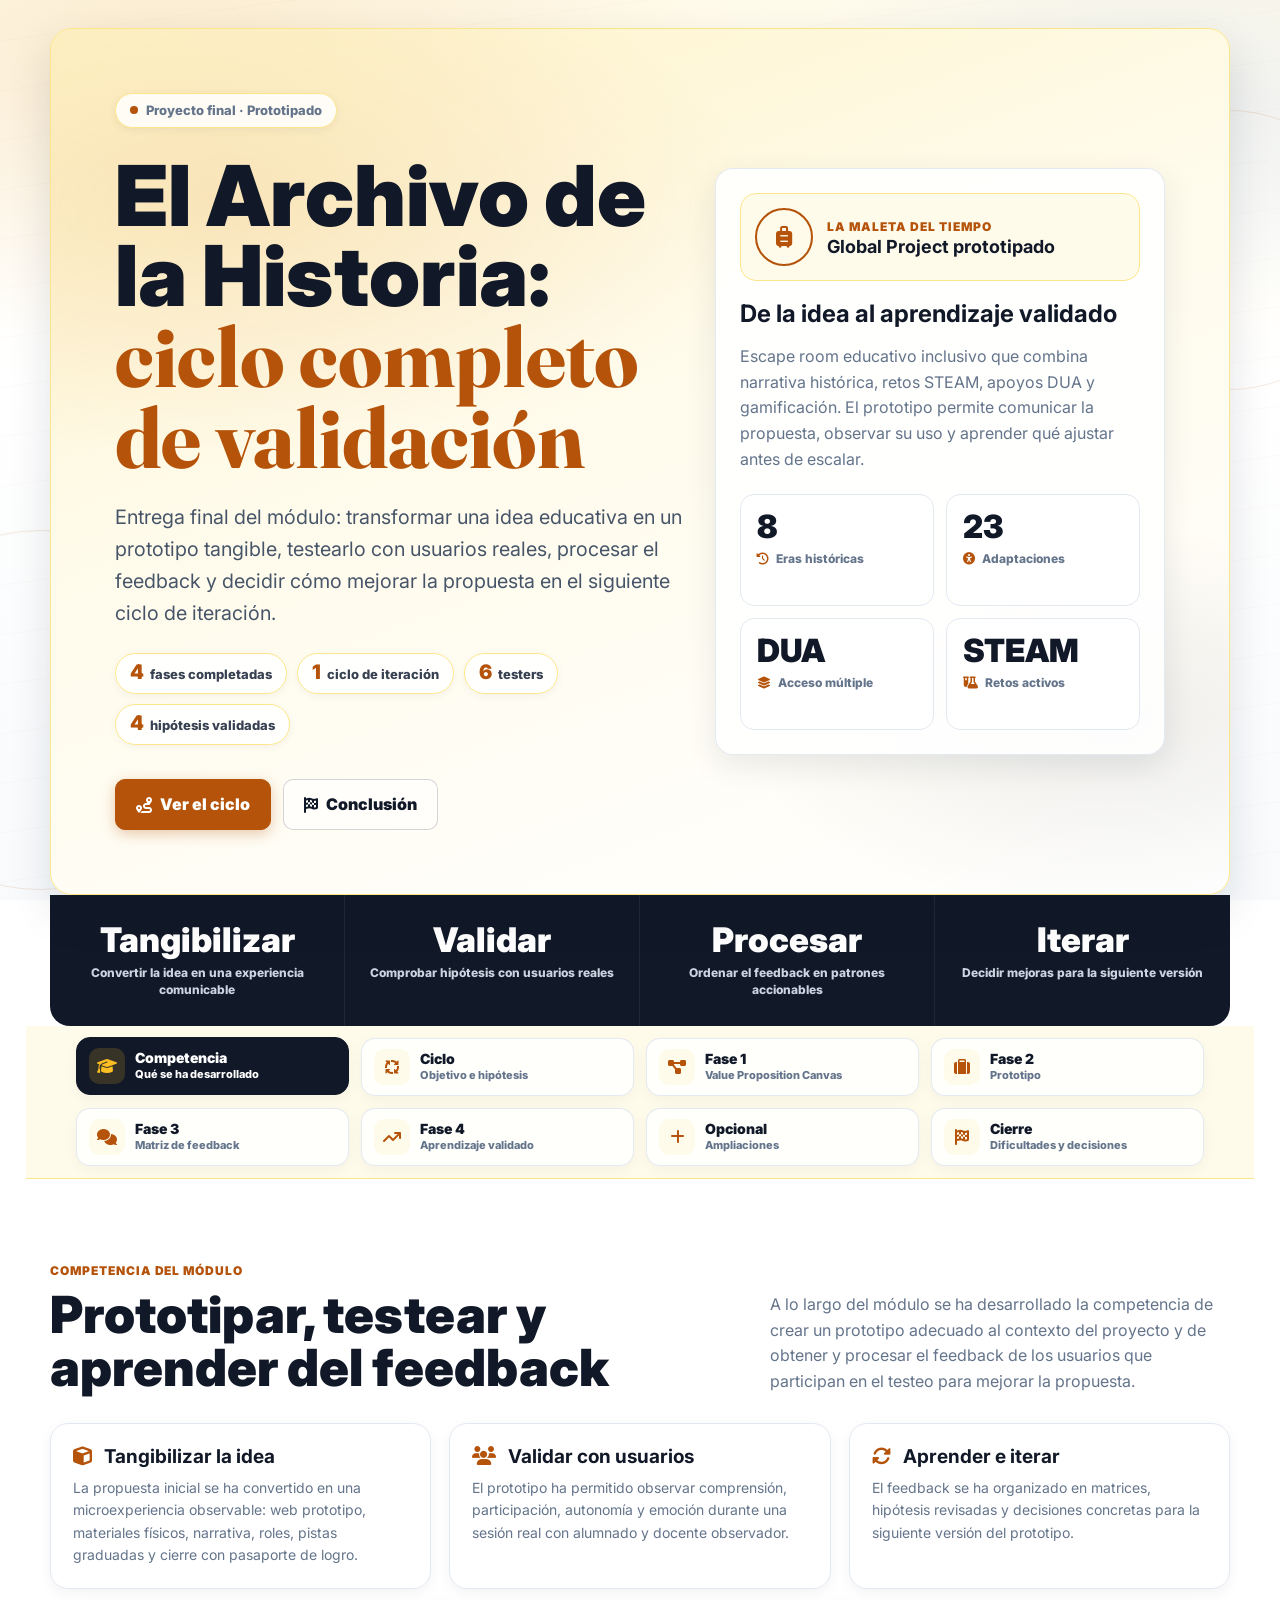
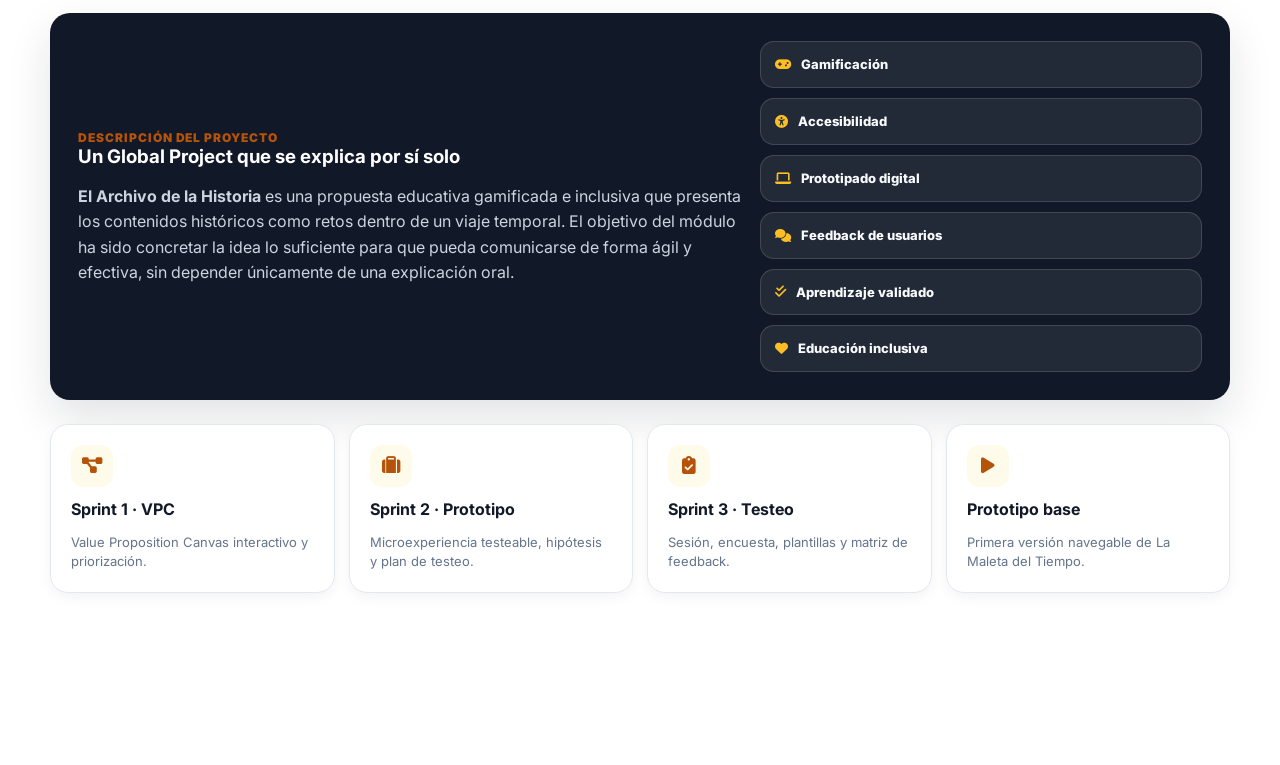
==== final.html @ 4708ae93 "final v00" ====
<!doctype html>
<html lang="es">
<head>
  <meta charset="utf-8">
  <meta name="viewport" content="width=device-width, initial-scale=1">
  <title>Proyecto Final · El Archivo de la Historia</title>
  <meta name="description" content="Proyecto final del módulo de prototipado: ciclo completo de Value Proposition Canvas, prototipo, matriz de feedback y aprendizaje validado de El Archivo de la Historia.">
  <link rel="preconnect" href="https://fonts.googleapis.com">
  <link rel="preconnect" href="https://fonts.gstatic.com" crossorigin>
  <link href="https://fonts.googleapis.com/css2?family=Fraunces:opsz,wght@9..144,600;9..144,750&family=Inter:wght@400;500;600;700;800;900&display=swap" rel="stylesheet">
  <link rel="stylesheet" href="https://cdnjs.cloudflare.com/ajax/libs/font-awesome/6.5.1/css/all.min.css">
  <link rel="stylesheet" href="styles.css?v=8">
  <link rel="stylesheet" href="sprint3.css?v=4">
  <link rel="stylesheet" href="final.css?v=1">
</head>
<body>
  <div class="time-orbit" aria-hidden="true"><span></span><span></span><span></span></div>

  <div class="page-shell">
    <header class="hero" id="inicio">
      <div class="hero__content">
        <p class="kicker"><span></span> Proyecto final · Prototipado</p>
        <h1>El Archivo de la Historia: <em>ciclo completo de validación</em></h1>
        <p class="hero__lead">
          Entrega final del módulo: transformar una idea educativa en un prototipo tangible, testearlo con usuarios reales,
          procesar el feedback y decidir cómo mejorar la propuesta en el siguiente ciclo de iteración.
        </p>
        <div class="hero-kpis" aria-label="Datos clave del proyecto final">
          <span><strong>4</strong> fases completadas</span>
          <span><strong>1</strong> ciclo de iteración</span>
          <span><strong>6</strong> testers</span>
          <span><strong>4</strong> hipótesis validadas</span>
        </div>
        <div class="hero__actions">
          <a class="btn btn--primary" href="#ciclo" data-go="ciclo"><i class="fa-solid fa-route"></i> Ver el ciclo</a>
          <a class="btn btn--ghost" href="#conclusion" data-go="conclusion"><i class="fa-solid fa-flag-checkered"></i> Conclusión</a>
        </div>
      </div>

      <aside class="summary-panel" aria-label="Resumen del proyecto final">
        <div class="time-card">
          <div class="time-card__ring"><i class="fa-solid fa-suitcase-rolling"></i></div>
          <div><span>La Maleta del Tiempo</span><strong>Global Project prototipado</strong></div>
        </div>
        <h2>De la idea al aprendizaje validado</h2>
        <p>
          Escape room educativo inclusivo que combina narrativa histórica, retos STEAM, apoyos DUA y gamificación.
          El prototipo permite comunicar la propuesta, observar su uso y aprender qué ajustar antes de escalar.
        </p>
        <div class="metric-grid">
          <div class="metric"><strong>8</strong><span><i class="fa-solid fa-clock-rotate-left"></i> Eras históricas</span></div>
          <div class="metric"><strong>23</strong><span><i class="fa-solid fa-universal-access"></i> Adaptaciones</span></div>
          <div class="metric"><strong>DUA</strong><span><i class="fa-solid fa-layer-group"></i> Acceso múltiple</span></div>
          <div class="metric"><strong>STEAM</strong><span><i class="fa-solid fa-flask-vial"></i> Retos activos</span></div>
        </div>
      </aside>
    </header>

    <section class="stats-bar" aria-label="Resumen ejecutivo">
      <div class="stat"><strong>Tangibilizar</strong><span>Convertir la idea en una experiencia comunicable</span></div>
      <div class="stat"><strong>Validar</strong><span>Comprobar hipótesis con usuarios reales</span></div>
      <div class="stat"><strong>Procesar</strong><span>Ordenar el feedback en patrones accionables</span></div>
      <div class="stat"><strong>Iterar</strong><span>Decidir mejoras para la siguiente versión</span></div>
    </section>

    <nav class="nav final-nav" aria-label="Navegación del proyecto final">
      <button class="active" type="button" data-section="competencia"><i class="fa-solid fa-graduation-cap"></i><span><strong>Competencia</strong><small>Qué se ha desarrollado</small></span></button>
      <button type="button" data-section="ciclo"><i class="fa-solid fa-arrows-spin"></i><span><strong>Ciclo</strong><small>Objetivo e hipótesis</small></span></button>
      <button type="button" data-section="fase1"><i class="fa-solid fa-diagram-project"></i><span><strong>Fase 1</strong><small>Value Proposition Canvas</small></span></button>
      <button type="button" data-section="fase2"><i class="fa-solid fa-suitcase"></i><span><strong>Fase 2</strong><small>Prototipo</small></span></button>
      <button type="button" data-section="fase3"><i class="fa-solid fa-comments"></i><span><strong>Fase 3</strong><small>Matriz de feedback</small></span></button>
      <button type="button" data-section="fase4"><i class="fa-solid fa-arrow-trend-up"></i><span><strong>Fase 4</strong><small>Aprendizaje validado</small></span></button>
      <button type="button" data-section="opcional"><i class="fa-solid fa-plus"></i><span><strong>Opcional</strong><small>Ampliaciones</small></span></button>
      <button type="button" data-section="conclusion"><i class="fa-solid fa-flag-checkered"></i><span><strong>Cierre</strong><small>Dificultades y decisiones</small></span></button>
    </nav>

    <main>
      <section id="competencia" class="section active" aria-labelledby="competencia-title">
        <div class="section-heading">
          <div><span class="section-label">Competencia del módulo</span><h2 id="competencia-title">Prototipar, testear y aprender del feedback</h2></div>
          <p>
            A lo largo del módulo se ha desarrollado la competencia de crear un prototipo adecuado al contexto del proyecto
            y de obtener y procesar el feedback de los usuarios que participan en el testeo para mejorar la propuesta.
          </p>
        </div>

        <div class="final-competence-grid">
          <article>
            <h3><i class="fa-solid fa-cube" style="color:var(--amber);margin-right:8px;"></i> Tangibilizar la idea</h3>
            <p>
              La propuesta inicial se ha convertido en una microexperiencia observable: web prototipo, materiales físicos,
              narrativa, roles, pistas graduadas y cierre con pasaporte de logro.
            </p>
          </article>
          <article>
            <h3><i class="fa-solid fa-users" style="color:var(--amber);margin-right:8px;"></i> Validar con usuarios</h3>
            <p>
              El prototipo ha permitido observar comprensión, participación, autonomía y emoción durante una sesión real
              con alumnado y docente observador.
            </p>
          </article>
          <article>
            <h3><i class="fa-solid fa-rotate" style="color:var(--amber);margin-right:8px;"></i> Aprender e iterar</h3>
            <p>
              El feedback se ha organizado en matrices, hipótesis revisadas y decisiones concretas para la siguiente
              versión del prototipo.
            </p>
          </article>
        </div>

        <div class="method-band" style="margin-top:24px;">
          <div>
            <span class="section-label">Descripción del proyecto</span>
            <h3>Un Global Project que se explica por sí solo</h3>
            <p>
              <strong>El Archivo de la Historia</strong> es una propuesta educativa gamificada e inclusiva que presenta
              los contenidos históricos como retos dentro de un viaje temporal. El objetivo del módulo ha sido concretar
              la idea lo suficiente para que pueda comunicarse de forma ágil y efectiva, sin depender únicamente de una
              explicación oral.
            </p>
          </div>
          <div class="method-list">
            <span><i class="fa-solid fa-gamepad"></i> Gamificación</span>
            <span><i class="fa-solid fa-universal-access"></i> Accesibilidad</span>
            <span><i class="fa-solid fa-laptop"></i> Prototipado digital</span>
            <span><i class="fa-solid fa-comments"></i> Feedback de usuarios</span>
            <span><i class="fa-solid fa-check-double"></i> Aprendizaje validado</span>
            <span><i class="fa-solid fa-heart"></i> Educación inclusiva</span>
          </div>
        </div>

        <div class="final-links" style="margin-top:24px;">
          <a class="final-link-card" href="sprint1.html" target="_blank" rel="noopener">
            <i class="fa-solid fa-diagram-project"></i>
            <strong>Sprint 1 · VPC</strong>
            <small>Value Proposition Canvas interactivo y priorización.</small>
          </a>
          <a class="final-link-card" href="sprint2.html" target="_blank" rel="noopener">
            <i class="fa-solid fa-suitcase"></i>
            <strong>Sprint 2 · Prototipo</strong>
            <small>Microexperiencia testeable, hipótesis y plan de testeo.</small>
          </a>
          <a class="final-link-card" href="sprint3.html" target="_blank" rel="noopener">
            <i class="fa-solid fa-clipboard-check"></i>
            <strong>Sprint 3 · Testeo</strong>
            <small>Sesión, encuesta, plantillas y matriz de feedback.</small>
          </a>
          <a class="final-link-card" href="index.html" target="_blank" rel="noopener">
            <i class="fa-solid fa-play"></i>
            <strong>Prototipo base</strong>
            <small>Primera versión navegable de La Maleta del Tiempo.</small>
          </a>
        </div>
      </section>

      <section id="ciclo" class="section" aria-labelledby="ciclo-title">
        <div class="section-heading">
          <div><span class="section-label">Ciclo de iteración</span><h2 id="ciclo-title">Objetivo, hipótesis y recorrido completo</h2></div>
          <p>
            El prototipado se ha entendido como un proceso iterativo de mejora continua. Este proyecto incluye un ciclo
            completo: definir qué validar, construir una versión mínima, testear con usuarios y decidir ajustes.
          </p>
        </div>

        <div class="s3-question-band">
          <i class="fa-solid fa-bullseye"></i>
          <div>
            <span>Objetivo del ciclo</span>
            <strong>Comprobar si una microexperiencia de La Maleta del Tiempo se entiende, invita a participar y genera valor educativo sin perder el reto.</strong>
          </div>
        </div>

        <div class="final-cycle-band">
          <article>
            <span>Hipótesis central</span>
            <h3>Reto accesible e inclusivo</h3>
            <p>
              Si la misión combina lenguaje claro, material manipulativo, roles visibles y pistas progresivas,
              el alumnado participará con autonomía, colaboración y sensación de logro.
            </p>
          </article>
          <article>
            <span>Criterio de éxito</span>
            <h3>Participación real</h3>
            <p>
              Al menos 5 de 6 personas entienden la misión con un máximo de una aclaración y cada participante
              realiza una acción significativa durante el playtest.
            </p>
          </article>
          <article>
            <span>Decisión del ciclo</span>
            <h3>Iterar con precisión</h3>
            <p>
              Conservar el núcleo narrativo y manipulativo, pero rediseñar la entrada, los roles, el sistema de pistas
              y el cierre reflexivo antes de escalar a más eras.
            </p>
          </article>
        </div>

        <h3 class="s3-session-structure-title">Las cuatro fases del proyecto</h3>

        <div class="final-phase-strip">
          <article>
            <span>1</span>
            <h3>Value Proposition Canvas</h3>
            <p>Definir el encaje entre necesidades del alumnado y la propuesta de valor del escape room inclusivo.</p>
          </article>
          <article>
            <span>2</span>
            <h3>Creación del prototipo</h3>
            <p>Materializar una misión mínima comunicable y observable con materiales físicos y soporte digital.</p>
          </article>
          <article>
            <span>3</span>
            <h3>Matriz de feedback</h3>
            <p>Recoger, ordenar y procesar impresiones de usuarios reales mediante distintas técnicas de testeo.</p>
          </article>
          <article>
            <span>4</span>
            <h3>Aprendizaje validado</h3>
            <p>Reflexionar sobre lo aprendido y decidir qué ajustes incorporar en la siguiente iteración.</p>
          </article>
        </div>

        <div class="prototype-flow">
          <article class="flow-step"><span>1</span><h3>Definir</h3><p>Identificar qué puntos clave validar: comprensión, participación, accesibilidad y utilidad educativa.</p></article>
          <article class="flow-step"><span>2</span><h3>Construir</h3><p>Crear una versión mínima del producto que pueda explicarse por sí sola a través del prototipo.</p></article>
          <article class="flow-step"><span>3</span><h3>Testear</h3><p>Observar interacción real, registrar evidencias y contrastar hipótesis con datos cualitativos.</p></article>
          <article class="flow-step"><span>4</span><h3>Aprender</h3><p>Transformar el feedback en decisiones de mejora para el siguiente ciclo de prototipado.</p></article>
        </div>
      </section>

      <section id="fase1" class="section" aria-labelledby="fase1-title">
        <div class="section-heading">
          <div><span class="section-label">Fase 1</span><h2 id="fase1-title">Value Proposition Canvas</h2></div>
          <p>
            En el Sprint 1 se elaboró el canvas completo para conectar las necesidades del alumnado con la propuesta
            de <strong>El Archivo de la Historia</strong>: trabajos, frustraciones, alegrías, productos, aliviadores y creadores de valor.
          </p>
        </div>

        <div class="s3-protocol-grid">
          <article>
            <span class="s3-step">01</span>
            <i class="fa-solid fa-user"></i>
            <h3>Perfil del usuario</h3>
            <p>Alumnado con diversidad de ritmos, capacidades y necesidades de apoyo que necesita comprender, actuar y colaborar.</p>
          </article>
          <article>
            <span class="s3-step">02</span>
            <i class="fa-solid fa-gift"></i>
            <h3>Mapa de valor</h3>
            <p>Escape room híbrido, retos STEAM multinivel, pistas progresivas, roles dignificantes y progreso visible.</p>
          </article>
          <article>
            <span class="s3-step">03</span>
            <i class="fa-solid fa-link"></i>
            <h3>Encaje</h3>
            <p>Pain clave: quedar fuera del grupo. Gain clave: participación real, digna y protagonista.</p>
          </article>
          <article>
            <span class="s3-step">04</span>
            <i class="fa-solid fa-arrow-up-wide-short"></i>
            <h3>Priorización</h3>
            <p>Se priorizaron comprensión, participación, autonomía guiada y reducción de barreras para el primer prototipo.</p>
          </article>
        </div>

        <div class="fit-strip" style="margin-top:24px;">
          <div>
            <h3>Pain clave</h3>
            <p>El alumnado puede quedar fuera de una experiencia motivadora si no está diseñada para su forma de comprender, comunicarse o participar.</p>
          </div>
          <div class="fit-strip__bridge" aria-hidden="true">Encaje</div>
          <div>
            <h3>Gain clave</h3>
            <p>Participación real y protagonista: no solo estar presente, sino aportar, decidir, avanzar y sentirse capaz.</p>
          </div>
        </div>

        <div class="result-bars-wrap" style="margin-top:24px;">
          <h3>Elementos priorizados para el primer prototipo</h3>
          <div class="result-bar-row"><span>Comprensión de la misión</span><div><b style="width:88%"></b></div><strong>88%</strong></div>
          <div class="result-bar-row"><span>Participación inclusiva</span><div><b style="width:92%"></b></div><strong>92%</strong></div>
          <div class="result-bar-row"><span>Autonomía guiada</span><div><b style="width:78%"></b></div><strong>78%</strong></div>
          <div class="result-bar-row"><span>Reducción de barreras</span><div><b style="width:84%"></b></div><strong>84%</strong></div>
        </div>

        <div class="executive" style="margin-top:24px;">
          <h2>Evidencia · Sprint 1</h2>
          <p>
            El canvas interactivo incluye 20 elementos de valor priorizados, 6 bloques del VPC y una recomendación de
            microexperiencia inicial de 15-20 minutos. La decisión estratégica fue no prototipar todo el escape room,
            sino validar primero el encaje problema-solución con una sola era histórica.
          </p>
          <a class="btn btn--primary" href="sprint1.html" target="_blank" rel="noopener" style="margin-top:16px;display:inline-flex;">
            <i class="fa-solid fa-arrow-up-right-from-square"></i> Abrir Sprint 1 completo
          </a>
        </div>
      </section>

      <section id="fase2" class="section" aria-labelledby="fase2-title">
        <div class="section-heading">
          <div><span class="section-label">Fase 2</span><h2 id="fase2-title">Creación del prototipo</h2></div>
          <p>
            En el Sprint 2 se materializó la idea en una versión mínima del producto: una microexperiencia de
            <strong>La Maleta del Tiempo</strong> con narrativa, materiales manipulativos, roles, pistas y cierre visible.
          </p>
        </div>

        <div class="objective-grid">
          <article class="objective-card">
            <span class="card-icon"><i class="fa-solid fa-eye"></i></span>
            <h3>Mostrar la experiencia</h3>
            <p>Presentar una misión completa para que docentes y usuarios puedan imaginar el proyecto sin explicación extensa.</p>
          </article>
          <article class="objective-card">
            <span class="card-icon"><i class="fa-solid fa-laptop"></i></span>
            <h3>Prototipo digital navegable</h3>
            <p>Web prototipo con flujo de usuario, mapa de eras, retos adaptados y sistema visual coherente.</p>
          </article>
          <article class="objective-card">
            <span class="card-icon"><i class="fa-solid fa-puzzle-piece"></i></span>
            <h3>Prototipo experiencial</h3>
            <p>Carta de misión, piezas manipulativas, candado simbólico y pasaporte de logro para testeo en aula.</p>
          </article>
        </div>

        <div class="method-band" style="margin-top:24px;">
          <div>
            <span class="section-label">Técnica de prototipado</span>
            <h3>Baja-media fidelidad, alta capacidad de aprendizaje</h3>
            <p>
              Se eligió un prototipo híbrido (digital + experiencial) porque permite comunicar la propuesta a distancia
              y, al mismo tiempo, observar interacción real con alumnado en contexto educativo.
            </p>
          </div>
          <div class="method-list">
            <span><i class="fa-solid fa-file-lines"></i> Carta en lectura fácil</span>
            <span><i class="fa-solid fa-puzzle-piece"></i> Piezas manipulativas</span>
            <span><i class="fa-solid fa-unlock-keyhole"></i> Validación simbólica</span>
            <span><i class="fa-solid fa-passport"></i> Pasaporte de progreso</span>
          </div>
        </div>

        <div class="hypothesis-grid" style="margin-top:24px;">
          <article class="hypothesis-card">
            <span>H1</span>
            <h3>Comprensión</h3>
            <p><strong>Si</strong> la misión usa instrucciones visuales y pasos cortos, <strong>entonces</strong> el alumnado comprenderá qué hacer sin depender constantemente del adulto.</p>
          </article>
          <article class="hypothesis-card">
            <span>H2</span>
            <h3>Participación</h3>
            <p><strong>Si</strong> cada participante tiene un rol útil, <strong>entonces</strong> aumentará la participación real y se reducirán observadores pasivos.</p>
          </article>
          <article class="hypothesis-card">
            <span>H3</span>
            <h3>Reto accesible</h3>
            <p><strong>Si</strong> el reto mantiene misterio y ofrece pistas graduadas, <strong>entonces</strong> la accesibilidad no reducirá la motivación.</p>
          </article>
          <article class="hypothesis-card">
            <span>H4</span>
            <h3>Logro visible</h3>
            <p><strong>Si</strong> el avance se valida con un sello en el pasaporte, <strong>entonces</strong> el alumnado percibirá el logro de forma tangible.</p>
          </article>
        </div>

        <div class="flow-map-board" style="margin-top:24px;">
          <div class="flow-map-title">
            <span class="section-label">Flujo prototipado</span>
            <h3>Secuencia de la microexperiencia testeable</h3>
          </div>
          <div class="flow-map">
            <article><i class="fa-solid fa-scroll"></i><strong>Entrada</strong><small>Carta de misión</small></article>
            <i class="fa-solid fa-arrow-right"></i>
            <article><i class="fa-solid fa-puzzle-piece"></i><strong>Reto</strong><small>Manipulación</small></article>
            <i class="fa-solid fa-arrow-right"></i>
            <article><i class="fa-solid fa-lightbulb"></i><strong>Pistas</strong><small>Ayuda graduada</small></article>
            <i class="fa-solid fa-arrow-right"></i>
            <article><i class="fa-solid fa-lock-open"></i><strong>Validación</strong><small>Candado simbólico</small></article>
            <i class="fa-solid fa-arrow-right"></i>
            <article><i class="fa-solid fa-stamp"></i><strong>Cierre</strong><small>Sello y pasaporte</small></article>
          </div>
        </div>

        <div class="executive" style="margin-top:24px;">
          <h2>Evidencia · Sprint 2</h2>
          <p>
            El Sprint 2 documenta el prototipo funcional, el plan de testeo, las hipótesis de validación, la rúbrica
            de observación y los primeros aprendizajes del piloto. El MVP recomendado es una misión de 15-20 minutos
            de una sola era histórica.
          </p>
          <a class="btn btn--primary" href="sprint2.html" target="_blank" rel="noopener" style="margin-top:16px;display:inline-flex;">
            <i class="fa-solid fa-arrow-up-right-from-square"></i> Abrir Sprint 2 completo
          </a>
        </div>
      </section>

      <section id="fase3" class="section" aria-labelledby="fase3-title">
        <div class="section-heading">
          <div><span class="section-label">Fase 3</span><h2 id="fase3-title">Matriz de feedback</h2></div>
          <p>
            En el Sprint 3 se diseñó y ejecutó una sesión de testeo inclusiva. Se combinaron playtest, test de usuario,
            focus group y entrevista cualitativa para obtener feedback procesable.
          </p>
        </div>

        <div class="s3-session-map">
          <article><b>5'</b><i class="fa-solid fa-handshake"></i><h3>Acogida</h3><p>Explicar que se prueba el juego, no a la persona.</p></article>
          <article><b>5'</b><i class="fa-solid fa-scroll"></i><h3>Entrada</h3><p>Presentar carta y observar comprensión inicial.</p></article>
          <article><b>20'</b><i class="fa-solid fa-puzzle-piece"></i><h3>Playtest</h3><p>Jugar sin interrupciones y registrar evidencias.</p></article>
          <article><b>8'</b><i class="fa-solid fa-clipboard-question"></i><h3>Encuesta</h3><p>12 preguntas en formato claro y accesible.</p></article>
          <article><b>7'</b><i class="fa-solid fa-comments"></i><h3>Debate</h3><p>Focus group para profundizar en disfrute y dificultad.</p></article>
        </div>

        <div class="final-validation-table-wrap" style="margin-top:24px;">
          <table class="final-validation-table">
            <thead>
              <tr>
                <th>Aspecto validado</th>
                <th>Pregunta de validación</th>
                <th>Aprendizaje obtenido</th>
                <th>Ajuste previsto</th>
              </tr>
            </thead>
            <tbody>
              <tr>
                <td><strong>Propuesta de valor</strong></td>
                <td>¿Se entiende qué aporta El Archivo de la Historia?</td>
                <td>La idea se percibe como útil para trabajar contenidos de forma visual, motivadora e inclusiva.</td>
                <td>Reforzar el uso docente y los beneficios para el alumnado.</td>
              </tr>
              <tr>
                <td><strong>Comprensión inicial</strong></td>
                <td>¿El grupo identifica la misión sin aclaraciones repetidas?</td>
                <td>4 de 6 comprenden; dos requieren aclaración por exceso de texto en la carta.</td>
                <td>Reducir la carta a una frase-objetivo y añadir tablero de secuencia.</td>
              </tr>
              <tr>
                <td><strong>Participación</strong></td>
                <td>¿Cada persona realiza una acción significativa?</td>
                <td>Los roles y las piezas manipulativas facilitan la colaboración, pero un rol resulta ambiguo.</td>
                <td>Nombrar roles con verbos de acción y tarjetas visuales.</td>
              </tr>
              <tr>
                <td><strong>Accesibilidad</strong></td>
                <td>¿Los apoyos permiten participar sin sustituir el reto?</td>
                <td>Las pistas graduadas funcionan, pero cuesta pedir ayuda a tiempo.</td>
                <td>Token visible de “pedir pista” y tres niveles más explícitos.</td>
              </tr>
              <tr>
                <td><strong>Motivación</strong></td>
                <td>¿La narrativa y el cierre generan interés por continuar?</td>
                <td>El sello y el pasaporte activan orgullo y demanda espontánea de otra era.</td>
                <td>Reservar tiempo para cierre reflexivo y celebración del logro.</td>
              </tr>
            </tbody>
          </table>
        </div>

        <div class="s3-feedback-matrix s3-large-matrix" style="margin-top:24px;">
          <article class="works">
            <h4><i class="fa-solid fa-check"></i> Qué funciona</h4>
            <p>El juego entra por la emoción y la acción, no por una explicación larga.</p>
            <ul>
              <li>Sobre, sello y mapa sitúan la misión.</li>
              <li>Piezas físicas hacen visible la colaboración.</li>
              <li>La recompensa final genera orgullo y continuidad.</li>
            </ul>
          </article>
          <article class="improve">
            <h4><i class="fa-solid fa-screwdriver-wrench"></i> Qué mejorar</h4>
            <p>La accesibilidad cognitiva debe empezar antes del reto, en la primera consigna.</p>
            <ul>
              <li>Reducir la carta a una frase-objetivo.</li>
              <li>Convertir roles en verbos y acciones.</li>
              <li>Mejorar contraste y secuencia de pistas.</li>
            </ul>
          </article>
          <article class="questions">
            <h4><i class="fa-solid fa-circle-question"></i> Preguntas abiertas</h4>
            <p>Se documentan incertidumbres para el siguiente test.</p>
            <ul>
              <li>¿La versión resumida permite 90% de comprensión inicial?</li>
              <li>¿El token de pista reduce la espera?</li>
              <li>¿El cierre guiado fortalece el recuerdo?</li>
            </ul>
          </article>
          <article class="ideas">
            <h4><i class="fa-solid fa-lightbulb"></i> Ideas</h4>
            <p>Propuestas conectadas directamente con evidencias del testeo.</p>
            <ul>
              <li>Tablero visual “Misión · Reto · Pista · Sello”.</li>
              <li>Tarjetas de rol: buscar, ordenar, comprobar, contar.</li>
              <li>Dos niveles de reto con la misma narrativa.</li>
            </ul>
          </article>
        </div>

        <div class="executive" style="margin-top:24px;">
          <h2>Evidencia · Sprint 3</h2>
          <p>
            El Sprint 3 incluye la encuesta de 12 preguntas, 7 plantillas web cumplimentadas, matriz de hipótesis,
            matriz DAFO y la síntesis del feedback procesado. La media ilustrativa de las escalas cuantitativas es 4,2/5.
          </p>
          <a class="btn btn--primary" href="sprint3.html" target="_blank" rel="noopener" style="margin-top:16px;display:inline-flex;">
            <i class="fa-solid fa-arrow-up-right-from-square"></i> Abrir Sprint 3 completo
          </a>
        </div>
      </section>

      <section id="fase4" class="section" aria-labelledby="fase4-title">
        <div class="section-heading">
          <div><span class="section-label">Fase 4</span><h2 id="fase4-title">Aprendizaje validado y ajustes del prototipo</h2></div>
          <p>
            La fase final reflexiona sobre qué se ha aprendido durante el ciclo completo y qué decisiones se tomarán
            para mejorar la próxima versión del prototipo.
          </p>
        </div>

        <div class="s3-synthesis-grid">
          <article>
            <span class="section-label">Objetivo del ciclo</span>
            <h3>Parcialmente cumplido</h3>
            <p>La microexperiencia permite comprensión y participación, pero la entrada todavía requiere una aclaración extra en parte de la muestra.</p>
          </article>
          <article>
            <span class="section-label">Aprendizaje validado</span>
            <h3>El núcleo tiene valor</h3>
            <p>La combinación de narrativa, manipulación, cooperación y logro visible es atractiva; el diseño de apoyos necesita una iteración más fina.</p>
          </article>
          <article>
            <span class="section-label">Evidencia para volver a probar</span>
            <h3>Una mejora, un indicador</h3>
            <p>Reducir texto + tarjeta de inicio → al menos 5 de 6 personas identifican por sí mismas la primera acción.</p>
          </article>
        </div>

        <div class="s3-hypothesis-list" style="margin-top:24px;">
          <article>
            <span class="s3-hyp-number">H1</span>
            <div><h4>La carta en lectura fácil permite iniciar con autonomía.</h4><p><strong>Evidencia:</strong> 4 de 6 comprenden; dos requieren aclaración.</p></div>
            <span class="s3-verdict partial">Parcial</span>
            <div class="s3-plusminus"><span><b>+</b> El mapa da contexto.</span><span><b>−</b> La primera instrucción pesa demasiado.</span></div>
          </article>
          <article>
            <span class="s3-hyp-number">H2</span>
            <div><h4>El reto manipulativo y los roles aumentan la participación real.</h4><p><strong>Evidencia:</strong> las 6 personas realizan una acción; un rol requiere mayor concreción.</p></div>
            <span class="s3-verdict yes">Validada</span>
            <div class="s3-plusminus"><span><b>+</b> Todos aportan algo visible.</span><span><b>−</b> “Guardián” es ambiguo.</span></div>
          </article>
          <article>
            <span class="s3-hyp-number">H3</span>
            <div><h4>Las pistas graduadas reducen frustración sin eliminar el reto.</h4><p><strong>Evidencia:</strong> se completa con dos pistas; existe demora para pedir la primera.</p></div>
            <span class="s3-verdict partial">Parcial</span>
            <div class="s3-plusminus"><span><b>+</b> La pista visual orienta bien.</span><span><b>−</b> Falta normalizar pedir ayuda.</span></div>
          </article>
          <article>
            <span class="s3-hyp-number">H4</span>
            <div><h4>Pasaporte y sello incrementan el deseo de continuar.</h4><p><strong>Evidencia:</strong> intención media de 4,3/5 y demanda espontánea de otra era.</p></div>
            <span class="s3-verdict yes">Validada</span>
            <div class="s3-plusminus"><span><b>+</b> El logro se recuerda y comparte.</span><span><b>−</b> Falta reflexión final.</span></div>
          </article>
        </div>

        <div class="s3-decision-grid" style="margin-top:24px;">
          <article><i class="fa-solid fa-ban"></i><span>Descartar</span><h3>No procede</h3><p>La experiencia muestra interés, participación y valor educativo; no hay evidencia para abandonar el concepto.</p></article>
          <article class="recommended"><i class="fa-solid fa-rotate"></i><span>Decisión</span><h3>Iterar</h3><p>Conservar el núcleo y rediseñar instrucciones, roles, sistema de pistas y cierre reflexivo.</p></article>
          <article><i class="fa-solid fa-rocket"></i><span>Escalar</span><h3>Todavía no</h3><p>Crear todas las eras ahora extendería barreras no resueltas. Primero se valida la segunda versión.</p></article>
        </div>

        <div class="s3-iteration-roadmap" style="margin-top:24px;">
          <div><span class="section-label">Segundo ciclo</span><h3>Plan de mejora y nuevo test</h3></div>
          <ol>
            <li><b>Rediseñar</b><span>Carta en una frase, tablero de secuencia, roles con acción y token de pista.</span></li>
            <li><b>Probar</b><span>Misma misión con 6 nuevos testers o contrabalanceando la versión anterior.</span></li>
            <li><b>Medir</b><span>Comprensión inicial, uso autónomo de pistas, acción significativa y recuerdo final.</span></li>
            <li><b>Decidir</b><span>Escalar el patrón solo si los indicadores alcanzan el umbral acordado.</span></li>
          </ol>
        </div>

        <div class="iteration-grid" style="margin-top:24px;">
          <article class="iteration-card"><span>1</span><h3>Entrada más clara</h3><p>Separar narrativa de instrucción y reforzar la primera acción con pictogramas.</p></article>
          <article class="iteration-card"><span>2</span><h3>Roles visibles</h3><p>Convertir cada rol en una acción física observable para evitar participación desigual.</p></article>
          <article class="iteration-card"><span>3</span><h3>Sistema de pistas</h3><p>Normalizar pedir ayuda con token visible y tres niveles más explícitos.</p></article>
          <article class="iteration-card"><span>4</span><h3>Guía docente</h3><p>Crear orientaciones de uso, adaptaciones, evaluación y criterios de éxito para el aula.</p></article>
        </div>
      </section>

      <section id="opcional" class="section" aria-labelledby="opcional-title">
        <div class="section-heading">
          <div><span class="section-label">Actividades opcionales</span><h2 id="opcional-title">Ampliaciones integradas en el proyecto</h2></div>
          <p>
            Además de las cuatro fases principales, se han incorporado elementos opcionales que refuerzan el análisis
            y la toma de decisiones del ciclo de prototipado.
          </p>
        </div>

        <div class="final-optional-grid">
          <article>
            <div class="card-icon"><i class="fa-solid fa-arrow-up-wide-short"></i></div>
            <h3>Priorización del VPC</h3>
            <p>
              En el Sprint 1 se ordenaron trabajos, frustraciones y alegrías por importancia para decidir qué debía
              entrar en el primer prototipo. Esto evitó intentar validar todo el escape room a la vez.
            </p>
          </article>
          <article>
            <div class="card-icon"><i class="fa-solid fa-video"></i></div>
            <h3>Explicación del prototipo</h3>
            <p>
              La web prototipo funciona como soporte visual para explicar la idea de forma ordenada y comprensible.
              Permite que la propuesta se entienda sin depender únicamente de una presentación oral o un vídeo externo.
            </p>
          </article>
          <article>
            <div class="card-icon"><i class="fa-solid fa-flask"></i></div>
            <h3>Matriz de hipótesis y DAFO</h3>
            <p>
              En el Sprint 3 se contrastaron las hipótesis iniciales con evidencias del testeo y se elaboró una matriz
              DAFO para evaluar fortalezas, debilidades, oportunidades y amenazas de la microexperiencia.
            </p>
          </article>
        </div>

        <div class="s3-dafo-grid" style="margin-top:24px;">
          <article class="strength"><h4>Fortalezas</h4><ul><li>Narrativa histórica con propósito claro.</li><li>Material manipulativo y apoyos DUA.</li><li>Participación distribuida y logro visible.</li></ul></article>
          <article class="opportunity"><h4>Oportunidades</h4><ul><li>Crear más eras con el mismo patrón.</li><li>Integrar evaluación competencial y STEAM.</li><li>Ofrecer guía docente reutilizable.</li></ul></article>
          <article class="weakness"><h4>Debilidades</h4><ul><li>Entrada narrativa aún densa.</li><li>Algunos roles y símbolos son ambiguos.</li><li>El cierre reflexivo necesita más tiempo.</li></ul></article>
          <article class="threat"><h4>Amenazas</h4><ul><li>Si el adulto sustituye la acción, disminuye autonomía.</li><li>El grupo o tiempo disponible puede variar mucho.</li><li>Escalar sin iterar amplificaría las barreras.</li></ul></article>
        </div>
      </section>

      <section id="conclusion" class="section" aria-labelledby="conclusion-title">
        <div class="section-heading">
          <div><span class="section-label">Cierre del módulo</span><h2 id="conclusion-title">Dificultades, reflexiones y decisiones</h2></div>
          <p>
            Los criterios de entrega piden identificar las dificultades surgidas durante el proceso y las reflexiones
            o decisiones tomadas. Esto facilita reconocer impedimentos y resolverlos en proyectos posteriores.
          </p>
        </div>

        <div class="final-accordion">
          <details open>
            <summary>Dificultad 1 · Concretar una idea amplia <i class="fa-solid fa-plus"></i></summary>
            <div class="final-accordion-body">
              El Archivo de la Historia puede crecer en muchas direcciones: historia, gamificación, accesibilidad,
              retos, personajes, recursos docentes y materiales físicos. La principal dificultad fue reducir la idea
              a una versión mínima comunicable. <strong>Decisión:</strong> priorizar estructura, navegación y una
              muestra representativa de actividades antes de desarrollar todo el contenido final.
            </div>
          </details>
          <details>
            <summary>Dificultad 2 · Diseñar para usuarios diversos <i class="fa-solid fa-plus"></i></summary>
            <div class="final-accordion-body">
              Al tratarse de una propuesta inclusiva, el diseño debía contemplar diferentes ritmos, capacidades y
              necesidades de comprensión. <strong>Decisión:</strong> avanzar hacia un diseño más limpio, guiado y
              accesible, con apoyos visuales constantes y lenguaje claro.
            </div>
          </details>
          <details>
            <summary>Dificultad 3 · Equilibrar estética y funcionalidad <i class="fa-solid fa-plus"></i></summary>
            <div class="final-accordion-body">
              El proyecto necesitaba una identidad visual atractiva sin dificultar la comprensión.
              <strong>Decisión:</strong> mantener una estética narrativa y cálida, pero reforzar claridad, contraste,
              bloques de información y jerarquía visual.
            </div>
          </details>
          <details>
            <summary>Dificultad 4 · Traducir el feedback en mejoras concretas <i class="fa-solid fa-plus"></i></summary>
            <div class="final-accordion-body">
              No todo el feedback tiene el mismo peso. <strong>Decisión:</strong> priorizar aquello que afecta
              directamente a la comprensión, la navegación, la accesibilidad y la utilidad educativa. Las mejoras
              se han organizado en un plan de iteración con indicadores medibles.
            </div>
          </details>
          <details>
            <summary>Dificultad 5 · Coordinar prototipo digital y experiencial <i class="fa-solid fa-plus"></i></summary>
            <div class="final-accordion-body">
              Mantener coherencia entre la web prototipo y los materiales físicos exigió decisiones de alcance.
              <strong>Decisión:</strong> usar el prototipo digital para comunicar y el experiencial para validar
              comportamiento real en aula.
            </div>
          </details>
        </div>

        <div class="final-reflection-grid" style="margin-top:24px;">
          <article>
            <h3>Reflexión principal</h3>
            <p>
              El valor del proyecto no está únicamente en la idea, sino en cómo se presenta, cómo se guía al usuario
              y cómo se adapta a sus necesidades reales.
            </p>
          </article>
          <article>
            <h3>Decisión estratégica</h3>
            <p>
              La siguiente iteración no debe añadir más contenido, sino mejorar la experiencia de uso: instrucciones,
              navegación, apoyos visuales y materiales de acompañamiento docente.
            </p>
          </article>
          <article>
            <h3>Aprendizaje transferible</h3>
            <p>
              El prototipado no consiste en construir una primera versión, sino en aprender a partir de ella. Este
              ciclo puede replicarse en futuros proyectos educativos con distintos contenidos.
            </p>
          </article>
        </div>

        <div class="executive s3-executive" style="margin-top:24px;">
          <h2>Conclusión final del proyecto</h2>
          <p>
            El desarrollo de <strong>El Archivo de la Historia</strong> durante este módulo ha permitido transformar
            una idea educativa en un prototipo tangible, visual y validable. Gracias al Value Proposition Canvas,
            el prototipo funcional y la matriz de feedback, se ha comprendido mejor qué aporta el proyecto, qué
            aspectos funcionan y qué decisiones deben tomarse para seguir mejorándolo.
          </p>
          <p>
            La principal conclusión es que el proyecto tiene potencial como recurso educativo gamificado e inclusivo,
            pero su evolución debe centrarse en mejorar la claridad, la accesibilidad, la autonomía del usuario y la
            aplicación docente. La siguiente iteración reforzará la guía de uso, los apoyos visuales, la estructura
            de retos y los materiales complementarios para acercar el producto a una versión más madura y aplicable
            en contextos educativos reales.
          </p>
          <button class="btn btn--primary" type="button" data-print><i class="fa-solid fa-print"></i> Imprimir / guardar en PDF</button>
        </div>
      </section>
    </main>
  </div>

  <script src="final.js?v=1"></script>
</body>
</html>
---- styles.css ----
:root {
  --amber: #b45309;
  --amber-dark: #92400e;
  --amber-soft: #fffbeb;
  --amber-mid: #fef3c7;
  --ink: #111827;
  --body: #374151;
  --muted: #64748b;
  --border: #e2e8f0;
  --white: #ffffff;
  --red: #dc2626;
  --red-soft: #fef2f2;
  --green: #15803d;
  --green-soft: #ecfdf5;
  --blue: #2563eb;
  --blue-soft: #eff6ff;
  --teal: #0f766e;
  --teal-soft: #f0fdfa;
  --violet: #7c3aed;
  --violet-soft: #f5f3ff;
  --shadow: 0 18px 44px rgba(15, 23, 42, .12);
  --transition: .22s ease;
  --max: 1180px;
}

*, *::before, *::after { box-sizing: border-box; }

html { scroll-behavior: smooth; }

body {
  margin: 0;
  color: var(--body);
  font-family: Inter, system-ui, -apple-system, BlinkMacSystemFont, "Segoe UI", sans-serif;
  line-height: 1.6;
  background: var(--white);
  -webkit-font-smoothing: antialiased;
}

body::before {
  content: "";
  position: fixed;
  inset: 0;
  z-index: -2;
  background:
    radial-gradient(ellipse 86% 58% at 14% 8%, rgba(217, 119, 6, .13), transparent 52%),
    radial-gradient(ellipse 68% 48% at 92% 12%, rgba(37, 99, 235, .08), transparent 48%),
    linear-gradient(180deg, #fffbeb 0%, #ffffff 42%, #f8fafc 100%);
}

body::after {
  content: "";
  position: fixed;
  inset: 0;
  z-index: -1;
  opacity: .42;
  pointer-events: none;
  background: repeating-linear-gradient(-8deg, transparent, transparent 48px, rgba(180, 83, 9, .045) 48px, rgba(180, 83, 9, .045) 49px);
}

button, a { font: inherit; }
a { color: inherit; }

.time-orbit {
  position: fixed;
  inset: 0;
  z-index: -1;
  overflow: hidden;
  pointer-events: none;
}

.time-orbit span {
  position: absolute;
  width: 280px;
  height: 280px;
  border: 1px solid rgba(180, 83, 9, .12);
  border-radius: 50%;
  animation: drift 12s ease-in-out infinite alternate;
}

.time-orbit span:nth-child(1) { top: 110px; right: -90px; }
.time-orbit span:nth-child(2) { top: 530px; left: -140px; width: 360px; height: 360px; animation-delay: -3s; }
.time-orbit span:nth-child(3) { bottom: 80px; right: 12%; width: 180px; height: 180px; animation-delay: -6s; }

@keyframes drift {
  from { transform: translateY(0) rotate(0deg); }
  to { transform: translateY(26px) rotate(12deg); }
}

.page-shell {
  width: min(var(--max), calc(100% - 48px));
  margin: 0 auto;
  padding: 28px 0 90px;
}

.hero {
  position: relative;
  display: grid;
  grid-template-columns: minmax(0, 1.12fr) minmax(330px, .88fr);
  gap: 28px;
  align-items: stretch;
  overflow: hidden;
  border: 1px solid #fde68a;
  border-radius: 22px;
  background: linear-gradient(160deg, #fef3c7 0%, #fffbeb 42%, #ffffff 100%);
  box-shadow: var(--shadow);
  padding: clamp(28px, 5vw, 64px);
}

.hero::before {
  content: "";
  position: absolute;
  inset: 0;
  background:
    radial-gradient(ellipse 90% 60% at 15% 20%, rgba(217, 119, 6, .14), transparent 50%),
    radial-gradient(ellipse 70% 50% at 90% 80%, rgba(15, 23, 42, .07), transparent 45%);
  pointer-events: none;
}

.hero > * { position: relative; z-index: 1; }

.hero__content {
  display: flex;
  min-height: 440px;
  flex-direction: column;
  justify-content: center;
}

.kicker {
  display: inline-flex;
  width: fit-content;
  align-items: center;
  gap: 8px;
  margin: 0 0 28px;
  border: 1px solid #fde68a;
  border-radius: 999px;
  background: rgba(255, 255, 255, .86);
  box-shadow: 0 2px 8px rgba(15, 23, 42, .06);
  color: var(--muted);
  padding: 6px 14px;
  font-size: 13px;
  font-weight: 800;
}

.kicker span {
  width: 8px;
  height: 8px;
  border-radius: 50%;
  background: var(--amber);
}

h1, h2, h3 {
  margin: 0;
  color: var(--ink);
  line-height: 1.12;
}

h1 {
  max-width: 920px;
  font-size: clamp(42px, 7vw, 84px);
  font-weight: 900;
  line-height: .96;
  letter-spacing: 0;
}

h1 em {
  color: var(--amber);
  font-family: Fraunces, Georgia, serif;
  font-style: normal;
  font-weight: 750;
}

.hero__lead {
  max-width: 780px;
  margin: 24px 0 0;
  color: #475569;
  font-size: clamp(17px, 1.55vw, 21px);
}

.hero-kpis,
.hero__actions {
  display: flex;
  flex-wrap: wrap;
  gap: 10px;
}

.hero-kpis { margin-top: 24px; }
.hero__actions { margin-top: 34px; gap: 12px; }

.hero-kpis span {
  display: inline-flex;
  align-items: baseline;
  gap: 6px;
  border: 1px solid #fde68a;
  border-radius: 999px;
  background: rgba(255, 255, 255, .84);
  box-shadow: 0 2px 8px rgba(15, 23, 42, .05);
  color: var(--body);
  padding: 8px 14px;
  font-size: 13px;
  font-weight: 800;
}

.hero-kpis strong {
  color: var(--amber);
  font-size: 20px;
  font-weight: 900;
  line-height: 1;
}

.btn {
  display: inline-flex;
  min-height: 48px;
  align-items: center;
  justify-content: center;
  gap: 8px;
  border: 1.5px solid var(--amber);
  border-radius: 10px;
  background: transparent;
  color: var(--amber);
  padding: 12px 20px;
  font-weight: 900;
  text-decoration: none;
  cursor: pointer;
  transition: box-shadow var(--transition), transform var(--transition), background var(--transition);
}

.btn--primary {
  background: var(--amber);
  color: var(--white);
  box-shadow: 0 4px 14px rgba(180, 83, 9, .3);
}

.btn--ghost {
  border-color: rgba(15, 23, 42, .18);
  color: var(--ink);
  background: rgba(255, 255, 255, .56);
}

.btn:hover {
  transform: translateY(-2px);
  box-shadow: 0 8px 24px rgba(217, 119, 6, .18);
}

.summary-panel {
  align-self: center;
  border: 1px solid rgba(226, 232, 240, .9);
  border-radius: 18px;
  background: rgba(255, 255, 255, .88);
  box-shadow: 0 10px 32px rgba(15, 23, 42, .09);
  padding: 24px;
}

.time-card {
  display: flex;
  align-items: center;
  gap: 14px;
  margin-bottom: 20px;
  border: 1px solid #fde68a;
  border-radius: 16px;
  background: var(--amber-soft);
  padding: 14px;
}

.time-card__ring {
  display: grid;
  width: 58px;
  height: 58px;
  place-items: center;
  flex: 0 0 auto;
  border: 2px solid var(--amber);
  border-radius: 50%;
  color: var(--amber);
  font-size: 22px;
}

.time-card span,
.section-label {
  display: block;
  color: var(--amber);
  font-size: 12px;
  font-weight: 900;
  letter-spacing: .08em;
  text-transform: uppercase;
}

.time-card strong {
  display: block;
  color: var(--ink);
  font-size: 18px;
  line-height: 1.22;
}

.summary-panel h2 { font-size: 24px; }
.summary-panel p, .section-heading p, .objective-card p, .flow-step p, .hypothesis-card p, .quote p, .iteration-card p, .executive p { color: var(--muted); }

.metric-grid {
  display: grid;
  grid-template-columns: repeat(2, minmax(0, 1fr));
  gap: 12px;
  margin-top: 22px;
}

.metric {
  min-height: 112px;
  border: 1px solid var(--border);
  border-radius: 14px;
  background: var(--white);
  padding: 16px;
}

.metric strong {
  display: block;
  color: var(--ink);
  font-size: 32px;
  font-weight: 900;
  line-height: 1;
}

.metric span {
  display: block;
  margin-top: 8px;
  color: var(--muted);
  font-size: 12px;
  font-weight: 800;
  line-height: 1.35;
}

.metric i { color: var(--amber); margin-right: 4px; }

.stats-bar {
  display: grid;
  grid-template-columns: repeat(4, 1fr);
  overflow: hidden;
  margin: 0;
  border-radius: 0 0 20px 20px;
  background: var(--ink);
}

.stat {
  border-right: 1px solid #1f2937;
  padding: 28px 20px;
  text-align: center;
}

.stat:last-child { border-right: 0; }

.stat strong {
  display: block;
  color: var(--white);
  font-size: clamp(22px, 2.8vw, 34px);
  font-weight: 900;
  line-height: 1;
}

.stat span {
  display: block;
  margin-top: 8px;
  color: #cbd5e1;
  font-size: 12px;
  font-weight: 800;
  line-height: 1.35;
}

.nav {
  position: sticky;
  top: 0;
  z-index: 20;
  display: grid;
  grid-template-columns: repeat(6, minmax(164px, 1fr));
  gap: 12px;
  margin: 0 -24px;
  overflow-x: auto;
  border-bottom: 1px solid #fde68a;
  background: rgba(255, 251, 235, .96);
  padding: 12px max(24px, calc((100vw - var(--max)) / 2));
  backdrop-filter: blur(12px);
}

.nav button {
  display: grid;
  grid-template-columns: 36px minmax(0, 1fr);
  align-items: center;
  gap: 10px;
  min-width: 178px;
  border: 1px solid rgba(226, 232, 240, .9);
  border-radius: 14px;
  background: rgba(255, 255, 255, .82);
  color: var(--muted);
  padding: 10px 12px;
  text-align: left;
  cursor: pointer;
  box-shadow: 0 4px 14px rgba(15, 23, 42, .04);
  transition: background var(--transition), color var(--transition), border-color var(--transition), transform var(--transition);
}

.nav button i {
  display: grid;
  width: 36px;
  height: 36px;
  place-items: center;
  border-radius: 10px;
  background: var(--amber-soft);
  color: var(--amber);
}

.nav button strong {
  display: block;
  color: var(--ink);
  font-size: 14px;
  font-weight: 900;
  line-height: 1.1;
}

.nav button small {
  display: block;
  margin-top: 3px;
  overflow: hidden;
  color: var(--muted);
  font-size: 11px;
  font-weight: 800;
  line-height: 1.2;
  text-overflow: ellipsis;
  white-space: nowrap;
}

.nav button.active,
.nav button:hover {
  border-color: var(--ink);
  background: var(--ink);
  color: var(--white);
  transform: translateY(-1px);
}

.nav button.active i,
.nav button:hover i {
  background: rgba(251, 191, 36, .16);
  color: #fbbf24;
}

.nav button.active strong,
.nav button.active small,
.nav button:hover strong,
.nav button:hover small {
  color: var(--white);
}

.section {
  display: none;
  padding: 82px 0;
  animation: fade-up .34s ease both;
}

.section.active { display: block; }

@keyframes fade-up {
  from { opacity: 0; transform: translateY(10px); }
  to { opacity: 1; transform: translateY(0); }
}

.section-heading {
  display: grid;
  grid-template-columns: minmax(0, 1fr) minmax(280px, 460px);
  gap: 24px;
  align-items: end;
  margin-bottom: 28px;
}

.section-heading h2 {
  margin: 8px 0 0;
  color: var(--ink);
  font-size: clamp(32px, 4vw, 56px);
  font-weight: 900;
  line-height: 1.04;
  letter-spacing: 0;
}

.section-heading p { margin: 0; }

.objective-grid,
.hypothesis-grid,
.chart-grid,
.feedback-grid,
.iteration-grid,
.prototype-flow,
.evidence-board {
  display: grid;
  gap: 18px;
}

.objective-grid { grid-template-columns: repeat(3, minmax(0, 1fr)); }
.hypothesis-grid, .chart-grid, .feedback-grid, .evidence-board { grid-template-columns: repeat(2, minmax(0, 1fr)); }
.iteration-grid, .prototype-flow { grid-template-columns: repeat(4, minmax(0, 1fr)); }

.objective-card,
.hypothesis-card,
.chart-card,
.quote,
.meter-card,
.iteration-card,
.flow-step,
.prototype-screen,
.prototype-steps,
.test-table-wrap,
.evidence-board article {
  border: 1.5px solid var(--border);
  border-radius: 18px;
  background: var(--white);
  box-shadow: 0 4px 14px rgba(15, 23, 42, .05);
}

.objective-card,
.hypothesis-card,
.chart-card,
.quote,
.meter-card,
.iteration-card,
.flow-step,
.prototype-screen,
.prototype-steps,
.evidence-board article {
  padding: 24px;
}

.objective-card,
.flow-step,
.iteration-card {
  transition: border-color var(--transition), transform var(--transition), box-shadow var(--transition);
}

.objective-card:hover,
.flow-step:hover,
.iteration-card:hover {
  border-color: var(--amber);
  transform: translateY(-2px);
  box-shadow: 0 10px 24px rgba(217, 119, 6, .1);
}

.card-icon {
  display: grid;
  width: 46px;
  height: 46px;
  place-items: center;
  margin-bottom: 18px;
  border-radius: 13px;
  background: var(--amber-soft);
  color: var(--amber);
  font-size: 19px;
}

.objective-card h3,
.hypothesis-card h3,
.chart-card h3,
.quote h3,
.meter-card h3,
.iteration-card h3,
.flow-step h3,
.evidence-board h3,
.screen-card h3,
.method-band h3 {
  margin: 0;
  color: var(--ink);
}

.objective-card p,
.hypothesis-card p,
.flow-step p,
.iteration-card p { margin-bottom: 0; }

.method-band {
  display: grid;
  grid-template-columns: minmax(0, 1.2fr) minmax(280px, .8fr);
  gap: 18px;
  align-items: center;
  margin-top: 20px;
  border-radius: 20px;
  background: var(--ink);
  color: var(--white);
  box-shadow: var(--shadow);
  padding: 28px;
}

.method-band h3,
.method-band p { color: var(--white); }
.method-band p { margin-bottom: 0; color: #cbd5e1; }

.method-list {
  display: grid;
  gap: 10px;
}

.method-list span {
  display: flex;
  align-items: center;
  gap: 10px;
  border: 1px solid rgba(255, 255, 255, .14);
  border-radius: 14px;
  background: rgba(255, 255, 255, .08);
  color: #f8fafc;
  padding: 12px 14px;
  font-size: 13px;
  font-weight: 800;
}

.method-list i { color: #fbbf24; }

.poster-hero {
  display: grid;
  grid-template-columns: minmax(220px, .72fr) minmax(0, 1.5fr) minmax(150px, .42fr);
  gap: 18px;
  align-items: center;
  overflow: hidden;
  border: 1.5px solid rgba(251, 191, 36, .34);
  border-radius: 20px;
  background:
    radial-gradient(circle at 85% 20%, rgba(251, 191, 36, .12), transparent 28%),
    linear-gradient(135deg, #030712, #111827);
  box-shadow: var(--shadow);
  color: var(--white);
  padding: 22px;
}

.poster-brand {
  display: flex;
  align-items: center;
  gap: 14px;
}

.folder-mark {
  display: grid;
  width: 62px;
  height: 54px;
  place-items: center;
  border: 1.5px solid #d6a64c;
  border-radius: 12px;
  background: rgba(214, 166, 76, .14);
  color: #f8c66a;
  font-size: 28px;
}

.poster-brand strong {
  display: block;
  color: #f8c66a;
  font-family: Fraunces, Georgia, serif;
  font-size: 25px;
  line-height: 1.05;
  text-transform: uppercase;
}

.poster-brand small,
.poster-passport span {
  color: #fde68a;
  font-size: 12px;
  font-weight: 900;
  letter-spacing: .08em;
  text-transform: uppercase;
}

.poster-principles {
  display: grid;
  grid-template-columns: repeat(4, minmax(0, 1fr));
  gap: 10px;
}

.poster-principles span {
  display: grid;
  grid-template-columns: 42px minmax(0, 1fr);
  gap: 10px;
  align-items: center;
  min-height: 86px;
  border: 1px solid rgba(253, 230, 138, .18);
  border-radius: 16px;
  background: rgba(255, 255, 255, .07);
  padding: 10px;
}

.poster-principles i {
  display: grid;
  width: 42px;
  height: 42px;
  place-items: center;
  border-radius: 50%;
  background: #f3d399;
  color: #111827;
}

.poster-principles b,
.poster-principles small {
  display: block;
}

.poster-principles b {
  color: #f8fafc;
  font-size: 12px;
  font-weight: 900;
  text-transform: uppercase;
}

.poster-principles small {
  color: #d1d5db;
  font-size: 11px;
  line-height: 1.25;
}

.poster-passport {
  display: grid;
  min-height: 116px;
  place-items: center;
  border: 1.5px solid #d6a64c;
  border-radius: 14px;
  background:
    repeating-linear-gradient(45deg, rgba(214, 166, 76, .12), rgba(214, 166, 76, .12) 5px, transparent 5px, transparent 10px),
    #2a180b;
  text-align: center;
  transform: rotate(-4deg);
}

.poster-passport i {
  color: #f8c66a;
  font-size: 30px;
}

.flow-map-board,
.didactic-model {
  margin-top: 20px;
  border: 1.5px solid #ead7b7;
  border-radius: 20px;
  background: linear-gradient(160deg, #fffaf0, #ffffff);
  box-shadow: 0 4px 14px rgba(15, 23, 42, .05);
  padding: 24px;
}

.flow-map-title h3 {
  margin-top: 6px;
  font-size: 28px;
}

.flow-map {
  display: grid;
  grid-template-columns: repeat(11, auto);
  gap: 10px;
  align-items: center;
  overflow-x: auto;
  padding: 16px 0 6px;
}

.flow-map > i {
  color: var(--ink);
  font-size: 20px;
}

.flow-map article {
  display: grid;
  width: 126px;
  min-height: 150px;
  place-items: center;
  border: 1.5px solid #c89445;
  border-radius: 16px;
  background: rgba(255, 255, 255, .88);
  padding: 14px;
  text-align: center;
}

.flow-map article i {
  color: var(--ink);
  font-size: 32px;
}

.flow-map article strong,
.flow-map article small {
  display: block;
}

.flow-map article strong {
  color: var(--ink);
  font-size: 13px;
  font-weight: 900;
  text-transform: uppercase;
}

.flow-map article small {
  color: var(--muted);
  font-size: 12px;
  font-weight: 700;
}

.thread-line {
  display: flex;
  flex-wrap: wrap;
  gap: 10px;
  align-items: center;
  margin-top: 12px;
  border-radius: 14px;
  background: #f4eadb;
  color: var(--ink);
  padding: 14px 18px;
}

.thread-line i,
.thread-line strong {
  color: var(--amber);
}

.challenge-board {
  display: grid;
  grid-template-columns: repeat(4, minmax(0, 1fr));
  gap: 14px;
  margin-top: 20px;
}

.challenge-card {
  position: relative;
  min-height: 285px;
  border: 1.5px solid #c89445;
  border-radius: 18px;
  background: linear-gradient(160deg, #ffffff, #fffaf0);
  box-shadow: 0 4px 14px rgba(15, 23, 42, .05);
  padding: 18px;
}

.challenge-card > span {
  position: absolute;
  top: 14px;
  left: 14px;
  display: grid;
  width: 34px;
  height: 34px;
  place-items: center;
  border-radius: 50%;
  background: #c89445;
  color: var(--white);
  font-weight: 900;
}

.challenge-card h3 {
  margin-left: 44px;
  min-height: 38px;
  color: var(--ink);
  font-size: 18px;
  text-transform: uppercase;
}

.challenge-card p {
  color: var(--body);
  font-size: 14px;
}

.challenge-card small {
  display: block;
  margin-top: 10px;
  color: var(--amber-dark);
  font-weight: 900;
}

.mini-puzzle {
  display: grid;
  min-height: 110px;
  align-items: center;
  margin: 18px 0 14px;
  border: 1px solid #d6c2a4;
  border-radius: 12px;
  background: #fff;
  padding: 14px;
}

.color-puzzle {
  grid-template-columns: repeat(4, 1fr);
  gap: 10px;
}

.color-puzzle b {
  height: 46px;
  border: 2px solid var(--ink);
  border-radius: 4px;
}

.color-puzzle b:nth-child(1) { background: #ef4444; }
.color-puzzle b:nth-child(2) { background: #facc15; }
.color-puzzle b:nth-child(3) { background: #3b82f6; }
.color-puzzle b:nth-child(4) { background: #22c55e; }

.map-puzzle {
  position: relative;
  grid-template-columns: 1fr repeat(3, 32px);
  gap: 8px;
  color: var(--blue);
}

.map-puzzle i {
  font-size: 54px;
  color: var(--ink);
}

.map-puzzle b {
  display: grid;
  width: 32px;
  height: 32px;
  place-items: center;
  border: 1px solid var(--border);
  border-radius: 50%;
  background: var(--blue-soft);
}

.code-puzzle {
  gap: 6px;
}

.code-puzzle b {
  color: var(--ink);
  font-family: ui-monospace, SFMono-Regular, Menlo, monospace;
}

.jigsaw-puzzle {
  grid-template-columns: 1fr 1fr;
  place-items: center;
}

.jigsaw-puzzle i {
  color: var(--amber);
  font-size: 44px;
}

.adapted-puzzle-board {
  margin-top: 20px;
  border: 1.5px solid #ead7b7;
  border-radius: 20px;
  background:
    radial-gradient(circle at 90% 10%, rgba(180, 83, 9, .08), transparent 30%),
    linear-gradient(160deg, #fffaf0, #ffffff);
  box-shadow: 0 4px 14px rgba(15, 23, 42, .05);
  padding: 24px;
}

.puzzle-board-head {
  display: grid;
  grid-template-columns: minmax(0, 1fr) minmax(360px, .92fr);
  gap: 18px;
  align-items: center;
  margin-bottom: 18px;
}

.puzzle-board-head h3 {
  margin-top: 6px;
  font-size: 28px;
}

.puzzle-tags {
  display: grid;
  grid-template-columns: repeat(4, minmax(0, 1fr));
  gap: 8px;
}

.puzzle-tags span {
  display: flex;
  align-items: center;
  justify-content: center;
  gap: 8px;
  min-height: 44px;
  border: 1px solid #ead7b7;
  border-radius: 999px;
  background: var(--white);
  color: var(--ink);
  font-size: 12px;
  font-weight: 900;
  text-transform: uppercase;
}

.puzzle-tags i {
  color: var(--amber);
  font-size: 16px;
}

.adapted-puzzles {
  display: grid;
  grid-template-columns: repeat(5, minmax(0, 1fr));
  gap: 12px;
}

.adapted-puzzles article {
  position: relative;
  display: grid;
  min-height: 202px;
  align-content: start;
  border: 1.5px solid #d8bd91;
  border-radius: 15px;
  background: rgba(255, 255, 255, .88);
  padding: 16px;
}

.adapted-puzzles article > span {
  position: absolute;
  top: 12px;
  left: 12px;
  display: grid;
  width: 32px;
  height: 32px;
  place-items: center;
  border-radius: 8px;
  background: #a77838;
  color: var(--white);
  font-weight: 900;
}

.adapted-puzzles i {
  display: grid;
  width: 66px;
  height: 66px;
  place-items: center;
  margin: 34px auto 12px;
  border: 1px solid #ead7b7;
  border-radius: 18px;
  background: #fffaf0;
  color: var(--ink);
  font-size: 30px;
}

.adapted-puzzles h4 {
  margin: 0;
  color: var(--ink);
  font-size: 15px;
  line-height: 1.18;
  text-transform: uppercase;
}

.adapted-puzzles p {
  margin: 8px 0 0;
  color: var(--body);
  font-size: 13px;
  line-height: 1.35;
}

.adapted-puzzles small {
  display: block;
  margin-top: auto;
  padding-top: 10px;
  color: var(--amber-dark);
  font-size: 12px;
  font-weight: 900;
}

.dua-strip {
  display: grid;
  grid-template-columns: repeat(3, minmax(0, 1fr));
  gap: 14px;
  margin-top: 18px;
  border-top: 1px solid #ead7b7;
  padding-top: 18px;
}

.dua-strip span {
  display: grid;
  grid-template-columns: 42px minmax(0, 1fr);
  gap: 12px;
  align-items: center;
  color: var(--muted);
  font-size: 13px;
}

.dua-strip i {
  display: grid;
  width: 42px;
  height: 42px;
  place-items: center;
  border-radius: 50%;
  background: var(--amber-soft);
  color: var(--amber);
  font-size: 18px;
}

.dua-strip b {
  display: block;
  color: var(--ink);
  font-size: 12px;
  font-weight: 900;
  letter-spacing: .04em;
  text-transform: uppercase;
}

.didactic-model {
  display: grid;
  grid-template-columns: minmax(0, 1fr) 240px;
  gap: 18px;
  align-items: stretch;
}

.model-grid {
  display: grid;
  grid-template-columns: repeat(4, minmax(0, 1fr));
  gap: 14px;
}

.model-grid article {
  position: relative;
  display: grid;
  min-height: 154px;
  place-items: center;
  border: 1.5px solid #ead7b7;
  border-radius: 18px;
  background: var(--white);
  text-align: center;
  padding: 18px;
}

.model-grid span {
  position: absolute;
  top: 12px;
  left: 12px;
  display: grid;
  width: 32px;
  height: 32px;
  place-items: center;
  border-radius: 50%;
  background: #dc2626;
  color: var(--white);
  font-weight: 900;
}

.model-grid i {
  color: var(--ink);
  font-size: 42px;
}

.model-grid strong {
  color: var(--ink);
  font-size: 14px;
  text-transform: uppercase;
}

.model-keys {
  border: 2px solid #dc2626;
  border-radius: 20px;
  background: var(--white);
  padding: 18px;
}

.model-keys h3 {
  margin: 0 0 12px;
  border-radius: 12px;
  background: #dc2626;
  color: var(--white);
  padding: 10px;
  text-align: center;
  text-transform: uppercase;
}

.model-keys span {
  display: flex;
  align-items: center;
  gap: 10px;
  border-bottom: 1px dashed #ef4444;
  color: var(--ink);
  padding: 12px 4px;
  font-weight: 900;
}

.model-keys span:last-child { border-bottom: 0; }

.model-keys i {
  width: 26px;
  color: #dc2626;
  text-align: center;
}

.integration-notes {
  display: grid;
  grid-template-columns: repeat(4, minmax(0, 1fr));
  gap: 18px;
  margin-top: 22px;
}

.integration-notes article {
  border: 1.5px solid var(--border);
  border-radius: 18px;
  background: linear-gradient(160deg, #ffffff, #f8fafc);
  box-shadow: 0 4px 14px rgba(15, 23, 42, .05);
  padding: 22px;
}

.integration-notes i {
  display: grid;
  width: 46px;
  height: 46px;
  place-items: center;
  margin-bottom: 16px;
  border-radius: 14px;
  background: var(--amber-soft);
  color: var(--amber);
  font-size: 20px;
}

.integration-notes h3 {
  margin: 0;
  color: var(--ink);
}

.integration-notes p {
  margin-bottom: 0;
  color: var(--muted);
}

.visual-system {
  display: grid;
  grid-template-columns: minmax(280px, .72fr) minmax(0, 1.28fr);
  gap: 30px;
  align-items: center;
  margin-top: 22px;
  border: 1.5px solid #fde68a;
  border-radius: 28px;
  background:
    radial-gradient(circle at 78% 18%, rgba(180, 83, 9, .08), transparent 28%),
    linear-gradient(135deg, rgba(255, 251, 235, .92), rgba(255, 255, 255, .96));
  box-shadow: 0 18px 42px rgba(15, 23, 42, .08);
  overflow: hidden;
  padding: clamp(28px, 3.2vw, 42px);
}

.visual-copy h3 {
  margin-top: 8px;
  max-width: 520px;
  font-size: clamp(28px, 3vw, 40px);
  line-height: 1.1;
}

.visual-copy p {
  max-width: 650px;
  color: var(--muted);
  font-size: 16px;
  line-height: 1.65;
}

.visual-copy .visual-note {
  margin-top: 18px;
  border-left: 4px solid var(--amber);
  padding-left: 18px;
  font-size: 15px;
}

.visual-note strong {
  color: var(--ink);
}

.artifact-stage {
  position: relative;
  display: grid;
  grid-template-columns: repeat(2, minmax(0, 1fr));
  gap: 20px;
  align-items: start;
  justify-self: end;
  width: min(100%, 620px);
}

.artifact-item {
  display: grid;
  gap: 14px;
  justify-items: center;
  min-width: 0;
}

.artifact-item--stamp {
  grid-column: 1 / -1;
  grid-template-columns: 150px minmax(0, 290px);
  align-items: center;
  justify-content: center;
  justify-items: start;
  margin-top: 2px;
}

.passport-mock,
.boarding-mock {
  position: relative;
  overflow: hidden;
  width: 100%;
  max-width: 225px;
  min-height: 286px;
  border: 4px solid var(--ink);
  border-radius: 20px;
  background: var(--white);
  color: var(--ink);
  box-shadow: 0 14px 28px rgba(15, 23, 42, .1);
}

.passport-mock {
  padding: 24px 22px;
}

.passport-mock::before {
  content: "";
  position: absolute;
  inset: 18px;
  border: 2px dashed rgba(17, 24, 39, .2);
  border-radius: 16px;
}

.passport-mock span,
.boarding-mock .ticket-head span,
.stamp-mock span {
  position: relative;
  z-index: 1;
  display: block;
  color: var(--amber);
  font-size: 12px;
  font-weight: 900;
  letter-spacing: .08em;
  text-transform: uppercase;
}

.passport-mock strong,
.boarding-mock strong {
  position: relative;
  z-index: 1;
  display: block;
  margin-top: 14px;
  font-family: Fraunces, Georgia, serif;
  font-size: clamp(25px, 2.1vw, 34px);
  line-height: 1;
}

.passport-face {
  position: relative;
  z-index: 1;
  display: grid;
  width: 86px;
  height: 86px;
  place-items: center;
  margin: 34px auto 22px;
  border: 3px solid var(--ink);
  border-radius: 50%;
  color: var(--ink);
  font-size: 32px;
}

.passport-mock small {
  position: relative;
  z-index: 1;
  display: flex;
  align-items: center;
  gap: 8px;
  min-height: 38px;
  margin-top: 12px;
  border: 3px solid var(--ink);
  border-radius: 10px;
  color: var(--ink);
  padding: 8px 12px;
  font-size: 13px;
  font-weight: 900;
  text-transform: uppercase;
}

.boarding-mock {
  max-width: 245px;
  border-radius: 20px;
  background: linear-gradient(90deg, #ffffff 0 78%, #f8fafc 78% 100%);
  padding: 0 24px 24px;
}

.ticket-head {
  display: flex;
  justify-content: space-between;
  margin: 0 -24px 22px;
  background: var(--ink);
  color: var(--white);
  padding: 15px 20px;
}

.boarding-mock .ticket-head span {
  color: var(--white);
}

.boarding-mock::after {
  content: "";
  position: absolute;
  top: 0;
  right: 22%;
  bottom: 0;
  border-left: 3px dashed rgba(17, 24, 39, .18);
}

.boarding-mock > i {
  position: relative;
  z-index: 1;
  display: grid;
  width: 68px;
  height: 68px;
  place-items: center;
  margin: 26px auto;
  color: var(--ink);
  font-size: 38px;
}

.boarding-mock b {
  position: relative;
  z-index: 1;
  display: block;
  color: var(--muted);
  font-size: 14px;
  letter-spacing: .08em;
  text-transform: uppercase;
}

.boarding-mock small {
  position: relative;
  z-index: 1;
  display: block;
  margin-top: 10px;
  color: var(--ink);
  font-size: 20px;
  font-weight: 900;
  text-transform: uppercase;
}

.stamp-mock {
  position: relative;
  display: grid;
  width: 140px;
  height: 140px;
  place-items: center;
  overflow: hidden;
  border: 4px solid var(--ink);
  border-radius: 50%;
  background: var(--white);
  box-shadow: 0 18px 34px rgba(15, 23, 42, .1);
  text-align: center;
}

.stamp-mock::before {
  content: "";
  position: absolute;
  inset: 10px;
  border: 3px dashed var(--ink);
  border-radius: 50%;
}

.stamp-mock span,
.stamp-mock strong,
.stamp-mock i {
  position: relative;
  z-index: 1;
}

.stamp-mock strong {
  color: var(--ink);
  font-size: 11px;
  letter-spacing: .06em;
  text-transform: uppercase;
}

.stamp-mock i {
  color: var(--ink);
  font-size: 28px;
}

.artifact-caption {
  max-width: 260px;
  text-align: center;
}

.artifact-caption h4 {
  display: inline-flex;
  align-items: center;
  gap: 10px;
  margin: 0;
  color: var(--amber);
  font-size: 14px;
  font-weight: 900;
  letter-spacing: .08em;
  text-transform: uppercase;
}

.artifact-caption p {
  margin: 12px 0 0;
  color: var(--muted);
  font-size: 13px;
  line-height: 1.5;
}

.prototype-shell {
  display: grid;
  grid-template-columns: 310px minmax(0, 1fr);
  gap: 18px;
  align-items: start;
}

.era-strip {
  display: grid;
  grid-template-columns: repeat(8, minmax(128px, 1fr));
  gap: 0;
  overflow-x: auto;
  margin-bottom: 22px;
  border: 1.5px solid var(--border);
  border-radius: 18px;
  background: var(--white);
  box-shadow: 0 4px 14px rgba(15, 23, 42, .05);
}

.era-strip span {
  display: grid;
  min-height: 94px;
  place-items: center;
  border-right: 1px solid var(--border);
  padding: 12px;
  text-align: center;
}

.era-strip span:last-child { border-right: 0; }

.era-strip i {
  color: var(--amber);
  font-size: 22px;
}

.era-strip b {
  display: block;
  margin-top: 6px;
  color: var(--ink);
  font-size: 13px;
  font-weight: 900;
}

.era-strip small {
  display: block;
  margin-top: 2px;
  color: var(--muted);
  font-size: 11px;
  font-weight: 800;
}

.era-strip .active {
  background: var(--ink);
}

.era-strip .active i,
.era-strip .active b,
.era-strip .active small {
  color: var(--white);
}

.step-btn {
  display: grid;
  width: 100%;
  grid-template-columns: 42px minmax(0, 1fr);
  gap: 12px;
  align-items: center;
  margin-bottom: 10px;
  border: 1px solid var(--border);
  border-radius: 14px;
  background: #fff7ed;
  color: var(--body);
  padding: 12px;
  text-align: left;
  cursor: pointer;
  transition: border-color var(--transition), background var(--transition), transform var(--transition);
}

.step-btn:last-child { margin-bottom: 0; }

.step-btn:hover { border-color: var(--amber); transform: translateY(-1px); }

.step-btn.active {
  border-color: var(--ink);
  background: var(--ink);
  color: var(--white);
}

.step-btn i {
  display: grid;
  width: 42px;
  height: 42px;
  place-items: center;
  border-radius: 12px;
  background: rgba(180, 83, 9, .12);
  color: var(--amber);
}

.step-btn.active i {
  background: rgba(251, 191, 36, .16);
  color: #fbbf24;
}

.step-btn strong {
  display: block;
  color: inherit;
  font-size: 14px;
  line-height: 1.15;
}

.step-btn small {
  display: block;
  margin-top: 3px;
  color: inherit;
  opacity: .76;
  font-size: 12px;
  line-height: 1.25;
}

.prototype-screen {
  min-height: 530px;
  overflow: hidden;
  background: linear-gradient(160deg, #fffbeb 0%, #ffffff 58%, #f8fafc 100%);
}

.screen-top {
  display: flex;
  align-items: center;
  justify-content: space-between;
  gap: 12px;
  margin-bottom: 16px;
}

.screen-pill {
  display: inline-flex;
  align-items: center;
  border-radius: 999px;
  background: var(--amber-mid);
  color: var(--amber-dark);
  padding: 7px 11px;
  font-size: 12px;
  font-weight: 900;
}

.progress {
  height: 10px;
  overflow: hidden;
  border-radius: 999px;
  background: #fed7aa;
}

.progress span {
  display: block;
  width: 20%;
  height: 100%;
  border-radius: inherit;
  background: linear-gradient(90deg, var(--amber), #f59e0b);
  transition: width .35s ease;
}

.screen-grid {
  display: grid;
  grid-template-columns: minmax(0, 1fr) 290px;
  gap: 18px;
  margin-top: 22px;
}

.era-visual {
  display: grid;
  min-height: 220px;
  place-items: center;
  overflow: hidden;
  border-radius: 20px;
  background:
    radial-gradient(circle at 20% 20%, rgba(255, 255, 255, .18), transparent 26%),
    linear-gradient(135deg, #111827 0%, #92400e 100%);
  box-shadow: inset 0 0 0 1px rgba(255, 255, 255, .18);
  color: var(--white);
  font-size: 68px;
}

.screen-card {
  margin-top: 18px;
  border: 1px solid var(--border);
  border-radius: 18px;
  background: rgba(255, 255, 255, .86);
  padding: 20px;
}

.screen-grid > aside.screen-card { margin-top: 0; }

.roles {
  display: flex;
  flex-wrap: wrap;
  gap: 8px;
  margin-top: 14px;
}

.role {
  display: inline-flex;
  border-radius: 999px;
  background: var(--green-soft);
  color: var(--green);
  padding: 7px 10px;
  font-size: 12px;
  font-weight: 900;
}

.task-list {
  display: grid;
  gap: 10px;
  margin-top: 16px;
}

.task {
  display: grid;
  grid-template-columns: 26px minmax(0, 1fr);
  gap: 10px;
  align-items: start;
  border: 1px solid #fde68a;
  border-radius: 14px;
  background: var(--amber-soft);
  padding: 12px;
}

.task span {
  display: grid;
  width: 26px;
  height: 26px;
  place-items: center;
  border-radius: 50%;
  background: var(--amber);
  color: var(--white);
  font-size: 12px;
}

.task b {
  color: var(--ink);
  font-size: 13px;
  line-height: 1.35;
}

.flow-step {
  min-height: 210px;
  background: linear-gradient(160deg, #fffbeb 0%, #ffffff 55%, #f8fafc 100%);
}

.flow-step > span,
.iteration-card > span,
.hypothesis-card > span {
  display: grid;
  width: 42px;
  height: 42px;
  place-items: center;
  margin-bottom: 16px;
  border-radius: 12px;
  background: var(--amber);
  color: var(--white);
  font-weight: 900;
}

.material-grid {
  display: grid;
  grid-template-columns: repeat(4, minmax(0, 1fr));
  gap: 18px;
  margin-top: 20px;
}

.material-card {
  min-height: 210px;
  border: 1.5px solid var(--border);
  border-radius: 18px;
  background: linear-gradient(160deg, #ffffff, #f8fafc);
  box-shadow: 0 4px 14px rgba(15, 23, 42, .05);
  padding: 24px;
}

.material-card i {
  display: grid;
  width: 48px;
  height: 48px;
  place-items: center;
  margin-bottom: 18px;
  border-radius: 14px;
  background: var(--blue-soft);
  color: var(--blue);
  font-size: 20px;
}

.material-card:nth-child(2) i { background: var(--green-soft); color: var(--green); }
.material-card:nth-child(3) i { background: var(--violet-soft); color: var(--violet); }
.material-card:nth-child(4) i { background: var(--amber-soft); color: var(--amber); }

.material-card h3 {
  margin: 0;
  color: var(--ink);
}

.material-card p {
  margin-bottom: 0;
  color: var(--muted);
}

.hypothesis-grid { align-items: stretch; }

.hypothesis-card {
  position: relative;
  overflow: hidden;
}

.hypothesis-card::after {
  content: "";
  position: absolute;
  right: -42px;
  top: -42px;
  width: 130px;
  height: 130px;
  border-radius: 50%;
  background: rgba(180, 83, 9, .07);
}

.hypothesis-card strong { color: var(--ink); }

.hypothesis-matrix {
  display: grid;
  grid-template-columns: .72fr 1fr 1fr;
  gap: 1px;
  overflow: hidden;
  margin-top: 20px;
  border: 1.5px solid var(--border);
  border-radius: 18px;
  background: var(--border);
  box-shadow: 0 4px 14px rgba(15, 23, 42, .05);
}

.hypothesis-matrix div {
  background: var(--white);
  color: var(--body);
  padding: 16px;
}

.hypothesis-matrix .matrix-head {
  background: var(--ink);
  color: var(--white);
  font-size: 12px;
  font-weight: 900;
  letter-spacing: .08em;
  text-transform: uppercase;
}

.hypothesis-matrix strong {
  color: var(--amber);
  font-weight: 900;
}

.chart-card {
  min-height: 360px;
  margin-top: 20px;
}

.canvas-wrap {
  height: 280px;
  margin-top: 18px;
}

.rubric-grid {
  display: grid;
  grid-template-columns: repeat(2, minmax(0, 1fr));
  gap: 12px;
  margin-top: 18px;
}

.rubric-grid div {
  border: 1px solid var(--border);
  border-radius: 14px;
  background: #f8fafc;
  padding: 14px;
}

.rubric-grid strong {
  display: block;
  color: var(--amber);
  font-size: 28px;
  font-weight: 900;
  line-height: 1;
}

.rubric-grid span {
  display: block;
  margin-top: 8px;
  color: var(--muted);
  font-size: 13px;
  font-weight: 700;
}

.test-table-wrap {
  overflow-x: auto;
  padding: 8px;
}

.test-table {
  width: 100%;
  min-width: 760px;
  border-collapse: separate;
  border-spacing: 0 10px;
}

.test-table th {
  padding: 0 12px;
  color: var(--amber-dark);
  font-size: 12px;
  font-weight: 900;
  letter-spacing: .08em;
  text-align: left;
  text-transform: uppercase;
}

.test-table td {
  border-top: 1px solid var(--border);
  border-bottom: 1px solid var(--border);
  background: #fff;
  color: #475569;
  padding: 15px 12px;
  vertical-align: top;
}

.test-table td:first-child {
  border-left: 1px solid var(--border);
  border-radius: 14px 0 0 14px;
  color: var(--ink);
  font-weight: 900;
}

.test-table td:last-child {
  border-right: 1px solid var(--border);
  border-radius: 0 14px 14px 0;
}

.evidence-board { margin-top: 18px; }

.evidence-board ul {
  margin: 14px 0 0;
  padding-left: 20px;
  color: var(--muted);
}

.evidence-board li + li { margin-top: 8px; }

.test-visual-grid,
.results-dashboard {
  display: grid;
  grid-template-columns: minmax(0, 1fr) minmax(360px, .86fr);
  gap: 18px;
  margin-top: 20px;
}

.lock-panel,
.benchmark-card {
  border: 1.5px solid var(--border);
  border-radius: 18px;
  background: var(--white);
  box-shadow: 0 4px 14px rgba(15, 23, 42, .05);
  padding: 24px;
}

.lock-panel h3,
.benchmark-card h3 {
  margin: 0;
  color: var(--ink);
}

.lock-grid {
  display: grid;
  grid-template-columns: repeat(2, minmax(0, 1fr));
  gap: 10px;
  margin-top: 18px;
}

.lock-grid span {
  display: flex;
  align-items: center;
  gap: 9px;
  min-height: 48px;
  border: 1px solid var(--border);
  border-radius: 14px;
  background: #f8fafc;
  color: var(--body);
  padding: 10px 12px;
  font-size: 13px;
  font-weight: 900;
}

.lock-grid i { color: var(--amber); }

.tabs {
  display: flex;
  flex-wrap: wrap;
  gap: 8px;
  margin-bottom: 18px;
}

.tab {
  border: 1px solid var(--border);
  border-radius: 999px;
  background: var(--white);
  color: var(--body);
  padding: 10px 14px;
  font-weight: 900;
  cursor: pointer;
  transition: background var(--transition), color var(--transition), border-color var(--transition);
}

.tab.active,
.tab:hover {
  border-color: var(--ink);
  background: var(--ink);
  color: var(--white);
}

.quote {
  position: relative;
  overflow: hidden;
}

.quote::after {
  content: "“";
  position: absolute;
  right: 18px;
  top: 34px;
  color: rgba(180, 83, 9, .14);
  font-family: Fraunces, Georgia, serif;
  font-size: 110px;
  line-height: 0;
}

.meter-card {
  display: grid;
  align-content: center;
  gap: 14px;
}

.meter-row {
  display: grid;
  grid-template-columns: 140px minmax(0, 1fr) 48px;
  gap: 12px;
  align-items: center;
}

.meter-row span,
.meter-row strong {
  color: var(--body);
  font-size: 13px;
  font-weight: 900;
}

.bar {
  height: 12px;
  overflow: hidden;
  border-radius: 999px;
  background: #e2e8f0;
}

.bar span {
  display: block;
  width: 0;
  height: 100%;
  border-radius: inherit;
  background: linear-gradient(90deg, var(--teal), var(--amber));
  transition: width .45s ease;
}

.iteration-grid { margin-top: 22px; }

.iteration-card {
  min-height: 220px;
}

.iteration-card > span {
  background: var(--ink);
}

.benchmark-grid {
  display: grid;
  grid-template-columns: repeat(2, minmax(0, 1fr));
  gap: 12px;
  margin-top: 20px;
}

.benchmark-grid div {
  min-height: 112px;
  border: 1px solid var(--border);
  border-radius: 16px;
  background: linear-gradient(160deg, #fffbeb, #ffffff);
  padding: 16px;
}

.benchmark-grid strong {
  display: block;
  color: var(--amber);
  font-size: 34px;
  font-weight: 900;
  line-height: 1;
}

.benchmark-grid span {
  display: block;
  margin-top: 8px;
  color: var(--muted);
  font-size: 12px;
  font-weight: 900;
}

.executive {
  margin-top: 22px;
  border: 1.5px solid #1f2937;
  border-radius: 18px;
  background: var(--ink);
  box-shadow: var(--shadow);
  color: var(--white);
  padding: 28px;
}

.executive h2 {
  margin: 0 0 10px;
  color: var(--white);
}

.executive p {
  margin: 0;
  color: #cbd5e1;
}

.reveal {
  opacity: 0;
  transform: translateY(18px);
  transition: opacity .55s ease, transform .55s ease;
}

.reveal.is-visible {
  opacity: 1;
  transform: translateY(0);
}

:focus-visible {
  outline: 3px solid rgba(217, 119, 6, .36);
  outline-offset: 3px;
}

@media (max-width: 1120px) {
  .hero,
  .objective-grid,
  .hypothesis-grid,
  .chart-grid,
  .feedback-grid,
  .iteration-grid,
  .prototype-flow,
  .visual-system,
  .material-grid,
  .test-visual-grid,
  .results-dashboard,
  .poster-hero,
  .poster-principles,
  .challenge-board,
  .puzzle-board-head,
  .adapted-puzzles,
  .dua-strip,
  .didactic-model,
  .integration-notes,
  .method-band,
  .prototype-shell,
  .screen-grid {
    grid-template-columns: 1fr;
  }

  .hero__content,
  .prototype-screen { min-height: auto; }

  .adapted-puzzles {
    grid-template-columns: repeat(3, minmax(0, 1fr));
  }

  .puzzle-tags,
  .dua-strip {
    grid-template-columns: repeat(2, minmax(0, 1fr));
  }

  .artifact-stage {
    justify-self: center;
  }
}

@media (max-width: 760px) {
  .page-shell {
    width: min(100% - 20px, var(--max));
    padding-top: 10px;
  }

  .hero { padding: 24px; }
  .stats-bar,
  .metric-grid,
  .section-heading,
  .rubric-grid,
  .evidence-board,
  .lock-grid,
  .benchmark-grid,
  .model-grid {
    grid-template-columns: 1fr;
  }
  .stat { border-right: 0; border-bottom: 1px solid #1f2937; }
  .section { padding: 56px 0; }
  .nav {
    grid-template-columns: repeat(6, minmax(164px, 1fr));
    margin: 0 -10px;
    padding-inline: 10px;
  }
  .nav button {
    grid-template-columns: 32px minmax(0, 1fr);
    min-width: 164px;
    padding: 9px;
  }
  .nav button i {
    width: 32px;
    height: 32px;
  }
  .screen-top { align-items: flex-start; flex-direction: column; }
  .meter-row { grid-template-columns: 1fr; gap: 6px; }
  .test-table { min-width: 720px; }
  .visual-system,
  .method-band,
  .prototype-screen,
  .prototype-steps,
  .objective-card,
  .hypothesis-card,
  .chart-card,
  .quote,
  .meter-card,
  .iteration-card,
  .lock-panel,
  .benchmark-card {
    padding: 20px;
  }
  .hypothesis-matrix {
    grid-template-columns: 1fr;
  }
  .hypothesis-matrix .matrix-head {
    display: none;
  }
  .stamp-mock {
    width: 138px;
    height: 138px;
    margin: auto;
  }
  .artifact-stage {
    grid-template-columns: 1fr;
    justify-items: center;
  }
  .artifact-item--stamp {
    grid-column: auto;
    grid-template-columns: 1fr;
    justify-items: center;
  }
  .poster-hero,
  .flow-map-board,
  .adapted-puzzle-board,
  .didactic-model {
    padding: 20px;
  }
  .poster-brand strong {
    font-size: 21px;
  }
  .poster-passport {
    transform: none;
  }
  .flow-map {
    grid-template-columns: 1fr;
  }
  .flow-map > i {
    transform: rotate(90deg);
    justify-self: center;
  }
  .flow-map article {
    width: 100%;
    min-height: 118px;
  }
  .adapted-puzzles,
  .puzzle-tags,
  .dua-strip {
    grid-template-columns: 1fr;
  }
}

@media (prefers-reduced-motion: reduce) {
  *, *::before, *::after {
    scroll-behavior: auto !important;
    animation-duration: .001ms !important;
    transition-duration: .001ms !important;
  }
}

@media print {
  body { background: white; }
  body::before,
  body::after,
  .time-orbit,
  .nav,
  .hero__actions,
  .tabs { display: none !important; }
  .page-shell { width: 100%; padding: 0; }
  .hero,
  .objective-card,
  .hypothesis-card,
  .chart-card,
  .prototype-screen,
  .test-table-wrap,
  .executive {
    box-shadow: none;
    break-inside: avoid;
  }
  .section { display: block !important; padding: 32px 0; }
}
---- sprint3.css ----
/* Sprint 3: extiende el sistema visual compartido de los sprints anteriores. */
.sprint3-nav { grid-template-columns: repeat(6, minmax(164px, 1fr)); }

.s3-question-band,
.s3-survey-intro {
  display: flex;
  align-items: center;
  gap: 18px;
  margin-bottom: 28px;
  border: 1px solid #fde68a;
  border-radius: 18px;
  background: linear-gradient(120deg, #fffbeb, #fff);
  padding: 20px 24px;
}

.s3-question-band > i,
.s3-survey-intro > i {
  display: grid;
  width: 48px;
  height: 48px;
  flex: 0 0 auto;
  place-items: center;
  border-radius: 14px;
  background: var(--amber);
  color: #fff;
  font-size: 21px;
}

.s3-question-band span { display: block; color: var(--amber); font-size: 12px; font-weight: 900; letter-spacing: .08em; text-transform: uppercase; }
.s3-question-band strong { display: block; margin-top: 4px; color: var(--ink); font-size: 20px; line-height: 1.3; }

.s3-protocol-grid,
.s3-technique-grid,
.s3-session-map,
.s3-synthesis-grid,
.s3-decision-grid { display: grid; gap: 18px; }
.s3-protocol-grid { grid-template-columns: repeat(4, minmax(0, 1fr)); }
.s3-technique-grid { grid-template-columns: repeat(4, minmax(0, 1fr)); }
.s3-session-structure-title { margin: 28px 0 0; font-size: 22px; }
.s3-session-map { grid-template-columns: repeat(5, minmax(0, 1fr)); margin-top: 14px; }

.s3-protocol-grid article,
.s3-technique-card,
.s3-session-map article,
.s3-synthesis-grid article,
.s3-decision-grid article {
  position: relative;
  border: 1.5px solid var(--border);
  border-radius: 18px;
  background: #fff;
  box-shadow: 0 4px 14px rgba(15, 23, 42, .05);
  padding: 23px;
}

.s3-protocol-grid article { min-height: 235px; overflow: hidden; }
.s3-protocol-grid article > i,
.s3-technique-card .card-icon { display: grid; width: 47px; height: 47px; place-items: center; border-radius: 13px; background: var(--amber-soft); color: var(--amber); font-size: 20px; }
.s3-protocol-grid h3,
.s3-technique-card h3,
.s3-session-map h3,
.s3-synthesis-grid h3,
.s3-decision-grid h3 { margin: 17px 0 8px; font-size: 20px; }
.s3-protocol-grid p,
.s3-technique-card p,
.s3-session-map p,
.s3-synthesis-grid p,
.s3-decision-grid p { margin: 0; color: var(--muted); font-size: 14px; }
.s3-step { position: absolute; top: 18px; right: 18px; color: #cbd5e1; font-size: 12px; font-weight: 900; }

.s3-session-map article { min-height: 224px; padding-top: 57px; }
.s3-session-map b { position: absolute; top: 18px; left: 20px; color: var(--amber); font-size: 18px; }
.s3-session-map > article > i { position: absolute; top: 18px; right: 20px; color: #94a3b8; font-size: 18px; }
.s3-session-map h3 { margin-top: 0; }

.s3-method-band { margin-top: 24px; }
.s3-technique-card { min-height: 340px; }
.s3-technique-card ul { margin: 17px 0 0; padding: 0; list-style: none; }
.s3-technique-card li { position: relative; margin: 8px 0; padding-left: 19px; color: var(--body); font-size: 13px; font-weight: 700; }
.s3-technique-card li::before { content: ""; position: absolute; top: .6em; left: 0; width: 7px; height: 7px; border-radius: 50%; background: var(--amber); }

.s3-evidence-strip { display: grid; grid-template-columns: 250px 1fr; gap: 24px; align-items: center; margin-top: 24px; border: 1px solid var(--border); border-radius: 18px; background: #fff; padding: 23px; }
.s3-evidence-strip h3 { margin: 6px 0 0; font-size: 22px; }
.s3-indicator-pills { display: flex; flex-wrap: wrap; gap: 10px; }
.s3-indicator-pills span { display: inline-flex; align-items: center; gap: 7px; border-radius: 999px; background: var(--amber-soft); color: var(--ink); padding: 8px 12px; font-size: 12px; font-weight: 800; }
.s3-indicator-pills i { color: var(--amber); }

.s3-survey-intro { margin-bottom: 20px; }
.s3-survey-intro p { margin: 0; color: var(--body); }
.s3-table-wrap,
.s3-task-table-wrap { overflow-x: auto; border: 1.5px solid var(--border); border-radius: 18px; background: #fff; box-shadow: 0 4px 14px rgba(15, 23, 42, .05); }
.s3-survey-table,
.s3-task-table { width: 100%; min-width: 1100px; border-collapse: collapse; }
.s3-survey-table th,
.s3-task-table th { background: var(--ink); color: #fff; padding: 14px 15px; text-align: left; font-size: 11px; font-weight: 900; letter-spacing: .06em; text-transform: uppercase; }
.s3-survey-table td,
.s3-task-table td { border-bottom: 1px solid var(--border); padding: 13px 15px; vertical-align: top; color: var(--body); font-size: 13px; line-height: 1.45; }
.s3-survey-table tbody tr:last-child td,
.s3-task-table tbody tr:last-child td { border-bottom: 0; }
.s3-survey-table tbody tr:hover,
.s3-task-table tbody tr:hover { background: #fffbeb; }
.s3-survey-table td:first-child { color: var(--amber); font-weight: 900; }
.s3-type { display: inline-block; border-radius: 999px; background: var(--amber-soft); color: var(--amber-dark); padding: 4px 8px; font-size: 11px; font-weight: 900; white-space: nowrap; }
.s3-scale-hint { display: block; color: var(--ink); font-size: 12px; font-weight: 700; line-height: 1.5; }
.s3-response-list { margin: 0; padding-left: 16px; }
.s3-response-list li { margin: 3px 0; font-size: 12px; line-height: 1.4; }

.s3-survey-figure {
  margin: 24px 0 0;
  border: 1.5px solid var(--border);
  border-radius: 18px;
  overflow: hidden;
  background: #fff;
  box-shadow: 0 4px 14px rgba(15, 23, 42, .05);
}
.s3-survey-figure img { display: block; width: 100%; height: auto; }
.s3-survey-figure figcaption {
  padding: 12px 16px;
  border-top: 1px solid var(--border);
  color: var(--muted);
  font-size: 13px;
  font-weight: 700;
  text-align: center;
}

.s3-score-demo { display: grid; grid-template-columns: 1.1fr 1.2fr .62fr; gap: 24px; align-items: center; margin-top: 24px; border: 1px solid #fde68a; border-radius: 18px; background: linear-gradient(130deg, #fff, #fffbeb); padding: 25px; }
.s3-score-demo h3 { margin: 8px 0 8px; font-size: 24px; }
.s3-score-demo p { margin: 0; color: var(--muted); font-size: 14px; }
.s3-score-controls { display: grid; gap: 9px; }
.s3-score-controls label { display: grid; grid-template-columns: 104px 1fr; align-items: center; gap: 11px; color: var(--body); font-size: 12px; font-weight: 800; }
.s3-score-controls input { width: 100%; accent-color: var(--amber); }
.s3-score-result { text-align: center; }
.s3-score-result strong { color: var(--amber); font-size: 54px; font-weight: 900; line-height: .9; }
.s3-score-result > span { color: var(--muted); font-weight: 800; }
.s3-score-result > div { height: 10px; overflow: hidden; margin: 15px 0 10px; border-radius: 999px; background: #e2e8f0; }
.s3-score-result i { display: block; height: 100%; width: 84%; border-radius: inherit; background: linear-gradient(90deg, #f59e0b, #15803d); transition: width .25s ease; }
.s3-score-result p { font-size: 12px; }

.s3-template-tabs { display: flex; flex-wrap: wrap; gap: 9px; margin-bottom: 22px; }
.s3-template-tabs button { border: 1px solid var(--border); border-radius: 999px; background: #fff; color: var(--body); padding: 9px 13px; font-size: 12px; font-weight: 800; cursor: pointer; transition: .2s ease; }
.s3-template-tabs button i { margin-right: 5px; color: var(--amber); }
.s3-template-tabs button:hover,
.s3-template-tabs button.active { border-color: var(--ink); background: var(--ink); color: #fff; }
.s3-template-tabs button.active i { color: #fbbf24; }

.s3-template { display: none; border: 1.5px solid var(--border); border-radius: 20px; background: #fff; box-shadow: 0 8px 22px rgba(15, 23, 42, .06); padding: 28px; }
.s3-template.active { display: block; animation: fade-up .28s ease both; }
.s3-template-head { display: flex; justify-content: space-between; gap: 20px; align-items: end; margin-bottom: 23px; padding-bottom: 18px; border-bottom: 1px solid var(--border); }
.s3-template-head span { display: block; color: var(--amber); font-size: 11px; font-weight: 900; letter-spacing: .08em; text-transform: uppercase; }
.s3-template-head h3 { margin: 7px 0 0; font-size: 26px; }
.s3-template-head p { max-width: 440px; margin: 0; color: var(--muted); font-size: 12px; text-align: right; }
.s3-status,
.s3-verdict { display: inline-block; border-radius: 999px; padding: 5px 8px; font-size: 11px; font-weight: 900; white-space: nowrap; }
.s3-status.yes,
.s3-verdict.yes { background: #dcfce7; color: #166534; }
.s3-status.partial,
.s3-verdict.partial { background: #fef3c7; color: #92400e; }

.s3-interview-layout,
.s3-focus-layout { display: grid; grid-template-columns: 290px 1fr; gap: 20px; }
.s3-interview-layout aside,
.s3-focus-layout aside { border-radius: 16px; background: #f8fafc; padding: 20px; }
.s3-interview-layout aside h4,
.s3-focus-layout aside h4 { margin: 0 0 10px; color: var(--ink); font-size: 18px; }
.s3-interview-layout aside p,
.s3-focus-layout aside p { color: var(--muted); font-size: 13px; }
.s3-interview-layout aside p:last-child,
.s3-focus-layout aside p:last-child { margin-bottom: 0; }
.s3-interview-layout hr { border: 0; border-top: 1px solid var(--border); margin: 18px 0; }
.s3-observation-grid { display: grid; grid-template-columns: repeat(2, minmax(0, 1fr)); gap: 14px; }
.s3-observation-grid article { min-height: 155px; border: 1px dashed #cbd5e1; border-radius: 14px; padding: 17px; }
.s3-observation-grid h4 { margin: 0 0 10px; color: var(--ink); font-size: 15px; }
.s3-observation-grid p { margin: 0; color: var(--body); font-size: 13px; }
.s3-interaction-table td:first-child { color: var(--amber); font-weight: 900; }

.s3-feedback-matrix { display: grid; grid-template-columns: repeat(2, minmax(0, 1fr)); overflow: hidden; border: 1.5px solid var(--border); border-radius: 18px; background: #fff; }
.s3-feedback-matrix article { min-height: 240px; padding: 24px; }
.s3-feedback-matrix article:nth-child(odd) { border-right: 1px solid var(--border); }
.s3-feedback-matrix article:nth-child(-n+2) { border-bottom: 1px solid var(--border); }
.s3-feedback-matrix h4 { margin: 0; font-size: 19px; }
.s3-feedback-matrix h4 i { margin-right: 8px; }
.s3-feedback-matrix ul { margin: 15px 0 0; padding-left: 19px; }
.s3-feedback-matrix li { margin: 9px 0; color: var(--body); font-size: 14px; }
.s3-feedback-matrix .works h4 { color: #15803d; }
.s3-feedback-matrix .improve h4 { color: #b45309; }
.s3-feedback-matrix .questions h4 { color: #2563eb; }
.s3-feedback-matrix .ideas h4 { color: #7c3aed; }

.s3-hypothesis-list { display: grid; gap: 12px; }
.s3-hypothesis-list article { display: grid; grid-template-columns: 54px minmax(0, 1fr) 84px 220px; gap: 15px; align-items: center; border: 1px solid var(--border); border-radius: 15px; padding: 18px; }
.s3-hyp-number { display: grid; width: 42px; height: 42px; place-items: center; border-radius: 50%; background: var(--ink); color: #fff; font-size: 12px; font-weight: 900; }
.s3-hypothesis-list h4 { margin: 0 0 5px; color: var(--ink); font-size: 15px; }
.s3-hypothesis-list p { margin: 0; color: var(--muted); font-size: 12px; }
.s3-plusminus { display: grid; gap: 6px; font-size: 11px; color: var(--body); }
.s3-plusminus b { display: inline-grid; width: 16px; height: 16px; place-items: center; margin-right: 4px; border-radius: 50%; background: #dcfce7; color: #15803d; }
.s3-plusminus span:last-child b { background: #fee2e2; color: #b91c1c; }

.s3-dafo-grid { display: grid; grid-template-columns: repeat(2, minmax(0, 1fr)); overflow: hidden; border: 1.5px solid var(--border); border-radius: 18px; }
.s3-dafo-grid article { min-height: 220px; padding: 25px; }
.s3-dafo-grid article:nth-child(odd) { border-right: 1px solid var(--border); }
.s3-dafo-grid article:nth-child(-n+2) { border-bottom: 1px solid var(--border); }
.s3-dafo-grid h4 { margin: 0; font-size: 21px; }
.s3-dafo-grid ul { margin: 14px 0 0; padding-left: 19px; }
.s3-dafo-grid li { margin: 9px 0; color: var(--body); font-size: 14px; }
.s3-dafo-grid .strength { background: #f0fdf4; }.s3-dafo-grid .strength h4 { color: #166534; }
.s3-dafo-grid .opportunity { background: #eff6ff; }.s3-dafo-grid .opportunity h4 { color: #1d4ed8; }
.s3-dafo-grid .weakness { background: #fffbeb; }.s3-dafo-grid .weakness h4 { color: #92400e; }
.s3-dafo-grid .threat { background: #fff1f2; }.s3-dafo-grid .threat h4 { color: #be123c; }

.s3-large-matrix article { min-height: 270px; }.s3-feedback-matrix p { margin: 12px 0 0; color: var(--muted); font-size: 14px; }
.s3-synthesis-grid { grid-template-columns: repeat(3, minmax(0, 1fr)); margin-top: 22px; }
.s3-synthesis-grid article { min-height: 190px; }.s3-synthesis-grid h3 { margin-top: 7px; }

.s3-decision-grid { grid-template-columns: repeat(3, minmax(0, 1fr)); }
.s3-decision-grid article { min-height: 270px; text-align: center; }
.s3-decision-grid article > i { display: grid; width: 54px; height: 54px; place-items: center; margin: 0 auto; border-radius: 50%; background: #f1f5f9; color: #64748b; font-size: 21px; }
.s3-decision-grid article > span { display: block; margin-top: 16px; color: var(--muted); font-size: 11px; font-weight: 900; letter-spacing: .07em; text-transform: uppercase; }
.s3-decision-grid article.recommended { border: 2px solid var(--amber); background: linear-gradient(150deg, #fff, #fffbeb); box-shadow: 0 14px 32px rgba(180, 83, 9, .14); }
.s3-decision-grid article.recommended > i { background: var(--amber); color: #fff; }.s3-decision-grid article.recommended > span { color: var(--amber); }
.s3-iteration-roadmap { display: grid; grid-template-columns: 300px 1fr; gap: 28px; align-items: start; margin-top: 25px; border: 1.5px solid var(--border); border-radius: 18px; background: #fff; padding: 26px; }
.s3-iteration-roadmap h3 { margin: 7px 0 0; font-size: 26px; }
.s3-iteration-roadmap ol { display: grid; grid-template-columns: repeat(4, 1fr); gap: 12px; margin: 0; padding: 0; list-style: none; counter-reset: roadmap; }
.s3-iteration-roadmap li { counter-increment: roadmap; padding: 0 10px 0 42px; position: relative; color: var(--muted); font-size: 12px; }
.s3-iteration-roadmap li::before { content: counter(roadmap); position: absolute; left: 0; top: 0; display: grid; width: 28px; height: 28px; place-items: center; border-radius: 50%; background: var(--amber); color: #fff; font-size: 12px; font-weight: 900; }
.s3-iteration-roadmap b { display: block; margin: 3px 0 7px; color: var(--ink); font-size: 14px; }
.s3-executive { text-align: center; }.s3-executive .btn { margin-top: 18px; }

@media (max-width: 1120px) {
  .s3-protocol-grid, .s3-technique-grid { grid-template-columns: repeat(2, minmax(0, 1fr)); }
  .s3-session-map { grid-template-columns: repeat(3, minmax(0, 1fr)); }
  .s3-score-demo { grid-template-columns: 1fr 1fr; }.s3-score-result { grid-column: 1 / -1; max-width: 380px; margin: 0 auto; }
  .s3-hypothesis-list article { grid-template-columns: 54px 1fr 84px; }.s3-plusminus { grid-column: 2 / -1; grid-template-columns: 1fr 1fr; }
  .s3-iteration-roadmap { grid-template-columns: 1fr; }.s3-iteration-roadmap ol { grid-template-columns: repeat(4, 1fr); }
}

@media (max-width: 760px) {
  .s3-question-band, .s3-survey-intro { align-items: flex-start; padding: 18px; }.s3-question-band strong { font-size: 17px; }
  .s3-protocol-grid, .s3-technique-grid, .s3-session-map, .s3-synthesis-grid, .s3-decision-grid, .s3-score-demo, .s3-interview-layout, .s3-focus-layout, .s3-evidence-strip { grid-template-columns: 1fr; }
  .s3-session-map { margin-top: 18px; }.s3-protocol-grid article, .s3-technique-card, .s3-session-map article { min-height: auto; }
  .s3-template { padding: 18px; }.s3-template-head { display: block; }.s3-template-head p { margin-top: 10px; text-align: left; }
  .s3-observation-grid, .s3-feedback-matrix, .s3-dafo-grid { grid-template-columns: 1fr; }
  .s3-feedback-matrix article:nth-child(odd), .s3-dafo-grid article:nth-child(odd) { border-right: 0; }
  .s3-feedback-matrix article:nth-child(-n+3), .s3-dafo-grid article:nth-child(-n+3) { border-bottom: 1px solid var(--border); }
  .s3-feedback-matrix article, .s3-dafo-grid article { min-height: auto; }
  .s3-hypothesis-list article { grid-template-columns: 44px 1fr; }.s3-hypothesis-list .s3-verdict { grid-column: 2; justify-self: start; }.s3-plusminus { grid-column: 1 / -1; grid-template-columns: 1fr; }
  .s3-iteration-roadmap ol { grid-template-columns: 1fr 1fr; gap: 20px 8px; }
}

@media print {
  .sprint3-nav, .hero__actions, .s3-template-tabs, [data-print] { display: none !important; }
  .section, .section.active, .s3-template, .s3-template.active { display: block !important; padding: 24px 0; }
  .s3-template { margin-bottom: 22px; box-shadow: none; }
  .s3-score-demo, .s3-question-band, .s3-survey-intro, .s3-template, .s3-feedback-matrix, .s3-dafo-grid, .s3-decision-grid article { break-inside: avoid; }
}
---- final.css ----
/* Proyecto final: extiende el sistema visual compartido de los sprints. */
.final-nav { grid-template-columns: repeat(4, minmax(0, 1fr)); }

.final-phase-strip {
  display: grid;
  grid-template-columns: repeat(4, minmax(0, 1fr));
  gap: 14px;
  margin-bottom: 28px;
}

.final-phase-strip article {
  position: relative;
  border: 1.5px solid var(--border);
  border-radius: 18px;
  background: #fff;
  box-shadow: 0 4px 14px rgba(15, 23, 42, .05);
  padding: 22px 20px 20px;
  min-height: 168px;
}

.final-phase-strip span {
  display: inline-flex;
  width: 34px;
  height: 34px;
  align-items: center;
  justify-content: center;
  border-radius: 10px;
  background: var(--amber);
  color: #fff;
  font-size: 15px;
  font-weight: 900;
  margin-bottom: 12px;
}

.final-phase-strip h3 {
  margin: 0 0 8px;
  font-size: 17px;
  line-height: 1.25;
}

.final-phase-strip p {
  margin: 0;
  color: var(--muted);
  font-size: 13px;
  line-height: 1.55;
}

.final-links {
  display: grid;
  grid-template-columns: repeat(4, minmax(0, 1fr));
  gap: 14px;
}

.final-link-card {
  display: flex;
  flex-direction: column;
  gap: 10px;
  min-height: 148px;
  border: 1.5px solid var(--border);
  border-radius: 18px;
  background: #fff;
  box-shadow: 0 4px 14px rgba(15, 23, 42, .05);
  padding: 20px;
  text-decoration: none;
  color: inherit;
  transition: var(--transition);
}

.final-link-card:hover {
  transform: translateY(-2px);
  border-color: #fde68a;
  box-shadow: 0 10px 22px rgba(15, 23, 42, .08);
}

.final-link-card i {
  display: grid;
  width: 42px;
  height: 42px;
  place-items: center;
  border-radius: 12px;
  background: var(--amber-soft);
  color: var(--amber);
  font-size: 18px;
}

.final-link-card strong {
  display: block;
  color: var(--ink);
  font-size: 16px;
}

.final-link-card small {
  display: block;
  color: var(--muted);
  font-size: 13px;
  line-height: 1.5;
}

.final-competence-grid,
.final-reflection-grid {
  display: grid;
  grid-template-columns: repeat(3, minmax(0, 1fr));
  gap: 18px;
}

.final-competence-grid article,
.final-reflection-grid article {
  border: 1.5px solid var(--border);
  border-radius: 18px;
  background: #fff;
  box-shadow: 0 4px 14px rgba(15, 23, 42, .05);
  padding: 22px;
}

.final-competence-grid h3,
.final-reflection-grid h3 {
  margin: 0 0 10px;
  font-size: 19px;
}

.final-competence-grid p,
.final-reflection-grid p {
  margin: 0;
  color: var(--muted);
  font-size: 14px;
}

.final-cycle-band {
  display: grid;
  grid-template-columns: repeat(3, minmax(0, 1fr));
  gap: 18px;
  margin-top: 24px;
}

.final-cycle-band article {
  border: 1.5px solid var(--border);
  border-radius: 18px;
  padding: 22px;
  background: linear-gradient(180deg, #fffbeb, #fff);
}

.final-cycle-band span {
  display: block;
  color: var(--amber);
  font-size: 12px;
  font-weight: 900;
  letter-spacing: .08em;
  text-transform: uppercase;
  margin-bottom: 8px;
}

.final-cycle-band h3 {
  margin: 0 0 10px;
  font-size: 19px;
}

.final-cycle-band p {
  margin: 0;
  color: var(--muted);
  font-size: 14px;
}

.final-accordion {
  display: grid;
  gap: 12px;
}

.final-accordion details {
  border: 1.5px solid var(--border);
  border-radius: 16px;
  background: #fff;
  overflow: hidden;
}

.final-accordion summary {
  cursor: pointer;
  list-style: none;
  padding: 18px 20px;
  font-weight: 800;
  color: var(--ink);
  display: flex;
  justify-content: space-between;
  align-items: center;
  gap: 16px;
}

.final-accordion summary::-webkit-details-marker { display: none; }

.final-accordion summary i {
  color: var(--amber);
  transition: transform var(--transition);
}

.final-accordion details[open] summary i {
  transform: rotate(45deg);
}

.final-accordion .final-accordion-body {
  padding: 0 20px 18px;
  color: var(--muted);
  font-size: 14px;
  line-height: 1.65;
}

.final-optional-grid {
  display: grid;
  grid-template-columns: repeat(3, minmax(0, 1fr));
  gap: 18px;
}

.final-optional-grid article {
  border: 1.5px solid var(--border);
  border-radius: 18px;
  background: #fff;
  padding: 22px;
  min-height: 220px;
}

.final-optional-grid .card-icon {
  display: grid;
  width: 47px;
  height: 47px;
  place-items: center;
  border-radius: 13px;
  background: var(--blue-soft);
  color: var(--blue);
  font-size: 20px;
  margin-bottom: 14px;
}

.final-optional-grid h3 {
  margin: 0 0 10px;
  font-size: 19px;
}

.final-optional-grid p {
  margin: 0;
  color: var(--muted);
  font-size: 14px;
}

.final-validation-table-wrap {
  overflow-x: auto;
  border: 1.5px solid var(--border);
  border-radius: 18px;
  background: #fff;
}

.final-validation-table {
  width: 100%;
  border-collapse: collapse;
  min-width: 760px;
}

.final-validation-table th,
.final-validation-table td {
  padding: 14px 16px;
  border-bottom: 1px solid var(--border);
  text-align: left;
  vertical-align: top;
  font-size: 14px;
}

.final-validation-table th {
  background: var(--amber-soft);
  color: var(--ink);
  font-size: 13px;
  font-weight: 900;
}

.final-validation-table td {
  color: var(--muted);
  line-height: 1.55;
}

.final-validation-table tr:last-child td {
  border-bottom: 0;
}

@media (max-width: 1080px) {
  .final-nav { grid-template-columns: repeat(2, minmax(0, 1fr)); }
  .final-phase-strip,
  .final-links,
  .final-competence-grid,
  .final-reflection-grid,
  .final-cycle-band,
  .final-optional-grid { grid-template-columns: 1fr 1fr; }
}

@media (max-width: 720px) {
  .final-phase-strip,
  .final-links,
  .final-competence-grid,
  .final-reflection-grid,
  .final-cycle-band,
  .final-optional-grid { grid-template-columns: 1fr; }
}
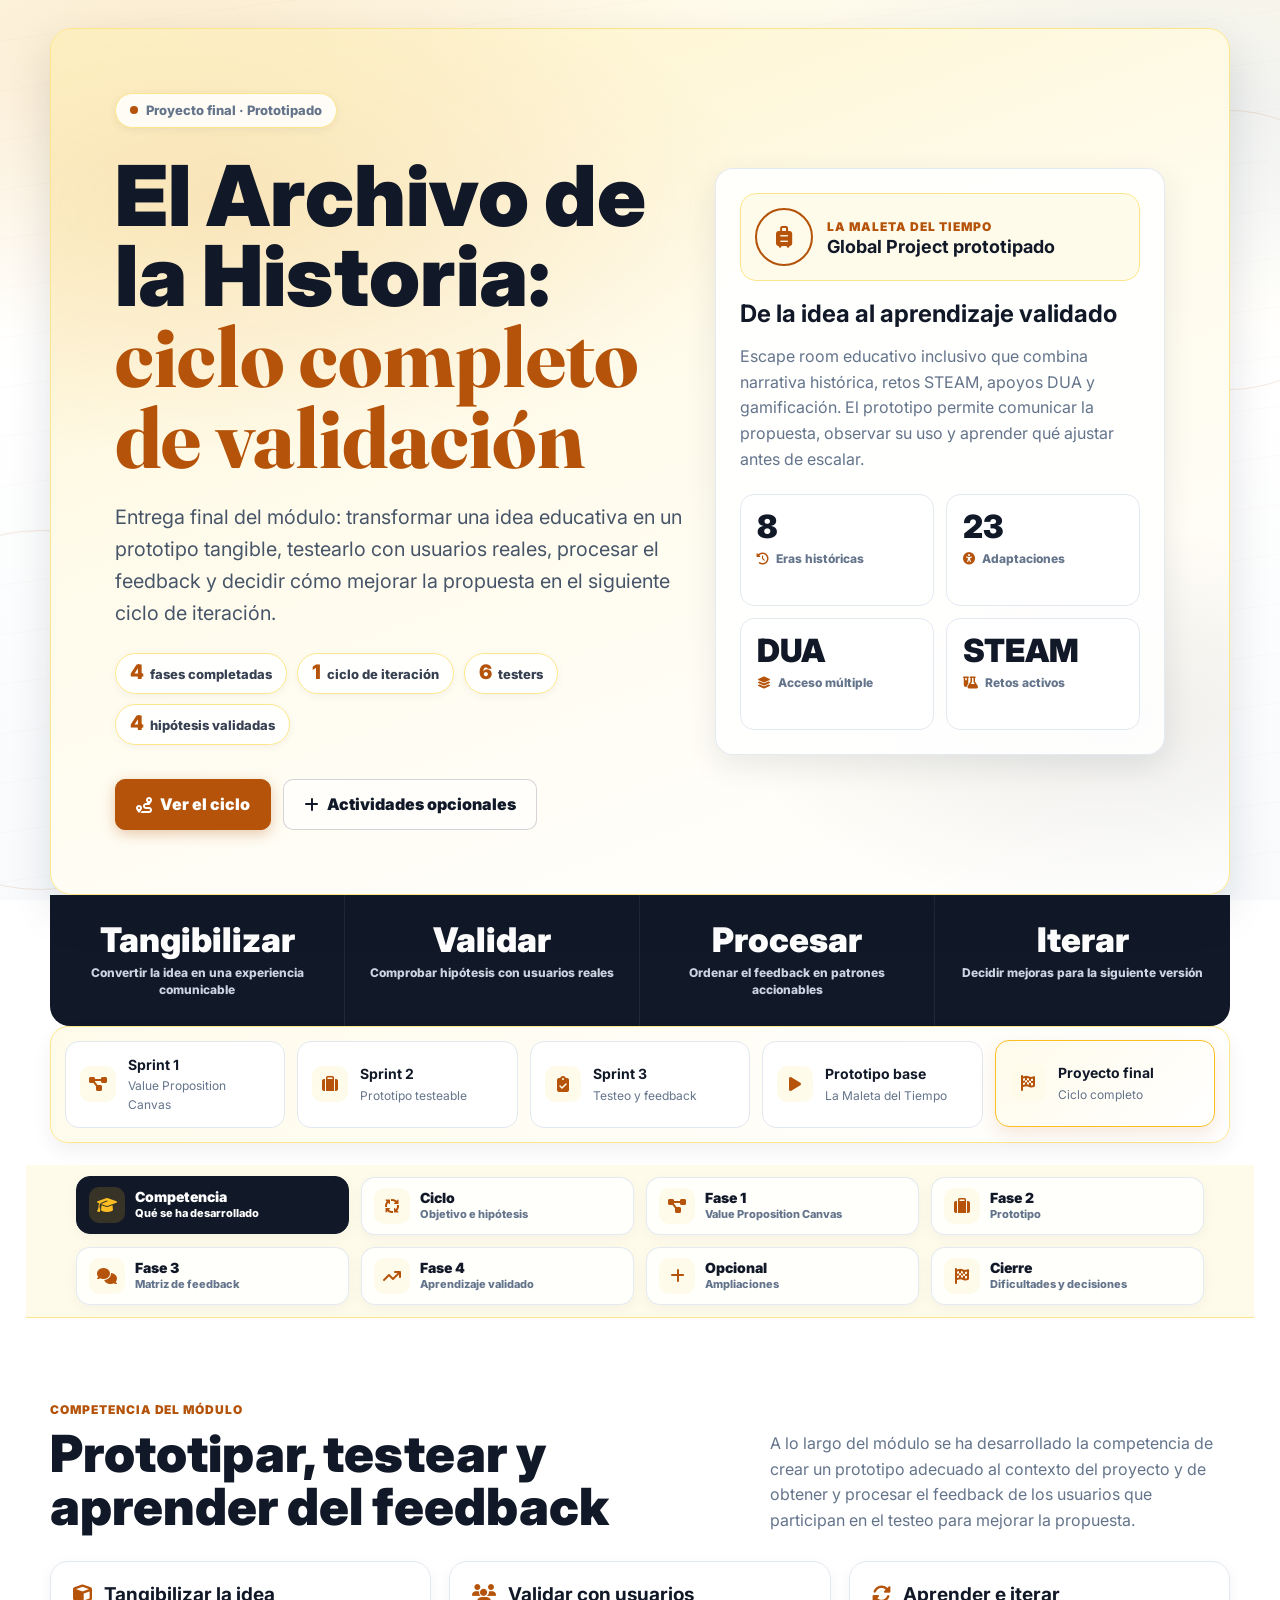
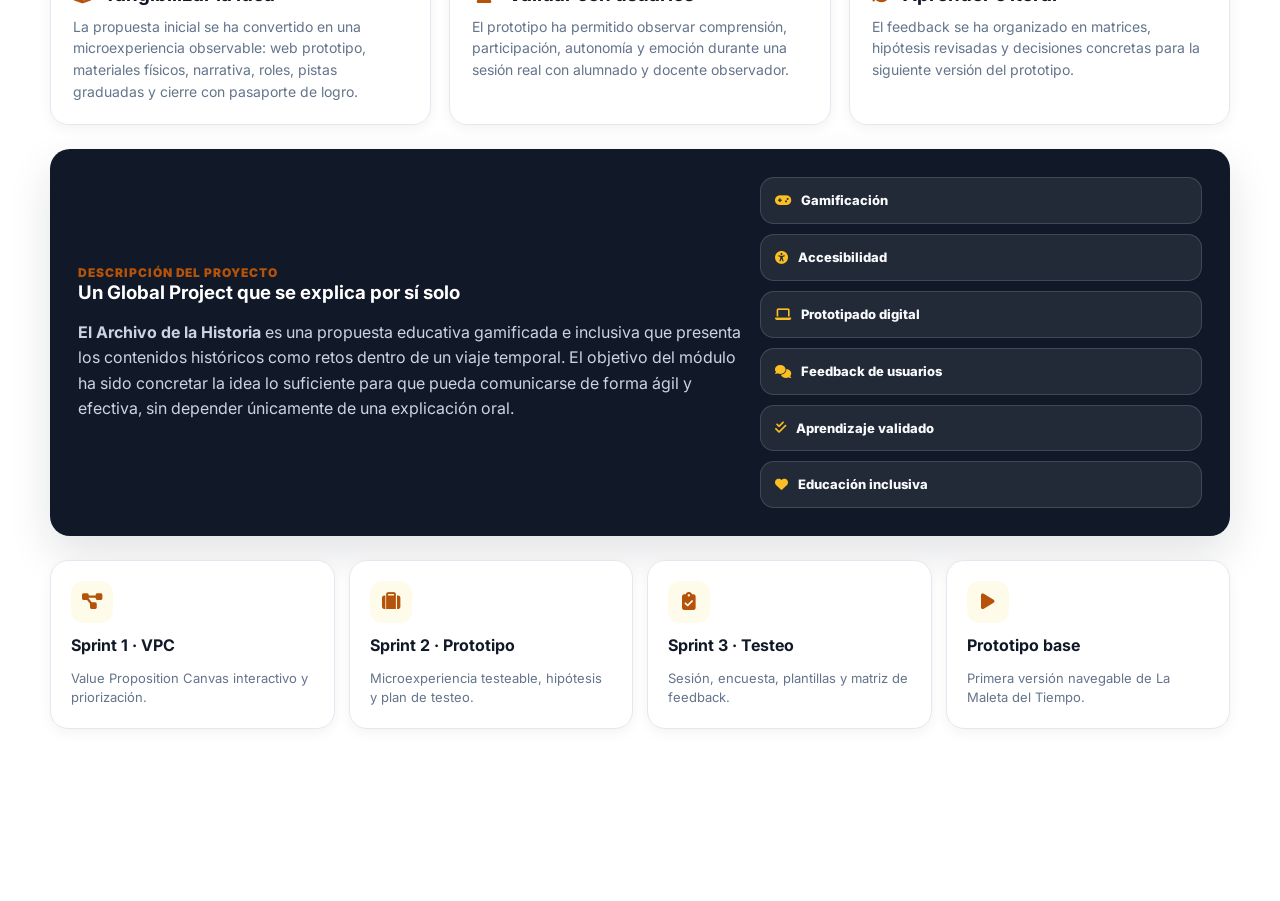
==== commit 59bccfc4: "final v01" ====
--- a/final.html
+++ b/final.html
@@ -9,9 +9,9 @@
   <link rel="preconnect" href="https://fonts.gstatic.com" crossorigin>
   <link href="https://fonts.googleapis.com/css2?family=Fraunces:opsz,wght@9..144,600;9..144,750&family=Inter:wght@400;500;600;700;800;900&display=swap" rel="stylesheet">
   <link rel="stylesheet" href="https://cdnjs.cloudflare.com/ajax/libs/font-awesome/6.5.1/css/all.min.css">
-  <link rel="stylesheet" href="styles.css?v=8">
+  <link rel="stylesheet" href="styles.css?v=9">
   <link rel="stylesheet" href="sprint3.css?v=4">
-  <link rel="stylesheet" href="final.css?v=1">
+  <link rel="stylesheet" href="final.css?v=3">
 </head>
 <body>
   <div class="time-orbit" aria-hidden="true"><span></span><span></span><span></span></div>
@@ -33,7 +33,7 @@
         </div>
         <div class="hero__actions">
           <a class="btn btn--primary" href="#ciclo" data-go="ciclo"><i class="fa-solid fa-route"></i> Ver el ciclo</a>
-          <a class="btn btn--ghost" href="#conclusion" data-go="conclusion"><i class="fa-solid fa-flag-checkered"></i> Conclusión</a>
+          <a class="btn btn--ghost" href="#opcional" data-go="opcional"><i class="fa-solid fa-plus"></i> Actividades opcionales</a>
         </div>
       </div>
 
@@ -62,6 +62,14 @@
       <div class="stat"><strong>Procesar</strong><span>Ordenar el feedback en patrones accionables</span></div>
       <div class="stat"><strong>Iterar</strong><span>Decidir mejoras para la siguiente versión</span></div>
     </section>
+
+    <nav class="project-dock" aria-label="Navegación del proyecto">
+      <a href="sprint1.html"><i class="fa-solid fa-diagram-project"></i><div><strong>Sprint 1</strong><small>Value Proposition Canvas</small></div></a>
+      <a href="sprint2.html"><i class="fa-solid fa-suitcase"></i><div><strong>Sprint 2</strong><small>Prototipo testeable</small></div></a>
+      <a href="sprint3.html"><i class="fa-solid fa-clipboard-check"></i><div><strong>Sprint 3</strong><small>Testeo y feedback</small></div></a>
+      <a href="index.html"><i class="fa-solid fa-play"></i><div><strong>Prototipo base</strong><small>La Maleta del Tiempo</small></div></a>
+      <a href="final.html" class="is-here" aria-current="page"><i class="fa-solid fa-flag-checkered"></i><div><strong>Proyecto final</strong><small>Ciclo completo</small></div></a>
+    </nav>
 
     <nav class="nav final-nav" aria-label="Navegación del proyecto final">
       <button class="active" type="button" data-section="competencia"><i class="fa-solid fa-graduation-cap"></i><span><strong>Competencia</strong><small>Qué se ha desarrollado</small></span></button>
@@ -276,6 +284,113 @@
             <h3>Gain clave</h3>
             <p>Participación real y protagonista: no solo estar presente, sino aportar, decidir, avanzar y sentirse capaz.</p>
           </div>
+        </div>
+
+        <div class="timeline-strip" style="margin-top:24px;" aria-label="Recorrido de eras del proyecto">
+          <span><i class="fa-solid fa-bone"></i> Dinosaurios</span>
+          <span><i class="fa-solid fa-fire"></i> Piedra</span>
+          <span><i class="fa-solid fa-hammer"></i> Metales</span>
+          <span><i class="fa-solid fa-landmark"></i> Antigua</span>
+          <span><i class="fa-solid fa-chess-rook"></i> Media</span>
+          <span><i class="fa-solid fa-flask"></i> Moderna</span>
+          <span><i class="fa-solid fa-industry"></i> Contemp.</span>
+          <span><i class="fa-solid fa-microchip"></i> Digital</span>
+        </div>
+
+        <div class="final-vpc-board">
+          <article class="final-vpc-panel">
+            <header class="final-vpc-panel__head">
+              <span>Perfil del usuario</span>
+              <h3>Qué necesita el alumnado</h3>
+            </header>
+            <div class="final-vpc-blocks">
+              <div class="final-vpc-block">
+                <h4>Trabajos del cliente</h4>
+                <div class="final-vpc-tags">
+                  <span class="final-vpc-tag final-vpc-tag--blue"><strong>Comprender la misión</strong><small>Qué hago y para qué</small></span>
+                  <span class="final-vpc-tag final-vpc-tag--blue"><strong>Resolver de forma concreta</strong><small>Tocar, probar, comprobar</small></span>
+                  <span class="final-vpc-tag final-vpc-tag--blue"><strong>Colaborar con el grupo</strong><small>Ser parte activa</small></span>
+                </div>
+              </div>
+              <div class="final-vpc-block">
+                <h4>Frustraciones</h4>
+                <div class="final-vpc-tags">
+                  <span class="final-vpc-tag final-vpc-tag--red"><strong>Sobrecarga cognitiva</strong><small>Demasiado a la vez</small></span>
+                  <span class="final-vpc-tag final-vpc-tag--red"><strong>Quedar fuera del grupo</strong><small>Estar sin participar</small></span>
+                  <span class="final-vpc-tag final-vpc-tag--red"><strong>Frustración ante el error</strong><small>Bloqueo y ansiedad</small></span>
+                </div>
+              </div>
+              <div class="final-vpc-block">
+                <h4>Alegrías</h4>
+                <div class="final-vpc-tags">
+                  <span class="final-vpc-tag final-vpc-tag--green"><strong>Sentirse capaz</strong><small>“Puedo hacerlo”</small></span>
+                  <span class="final-vpc-tag final-vpc-tag--green"><strong>Ser protagonista</strong><small>Un papel valioso</small></span>
+                  <span class="final-vpc-tag final-vpc-tag--green"><strong>Aprender jugando</strong><small>Reto con sentido</small></span>
+                  <span class="final-vpc-tag final-vpc-tag--green"><strong>Participación segura</strong><small>Reto sin amenaza</small></span>
+                </div>
+              </div>
+            </div>
+          </article>
+
+          <article class="final-vpc-panel">
+            <header class="final-vpc-panel__head">
+              <span>Mapa de valor</span>
+              <h3>Qué ofrece el proyecto</h3>
+            </header>
+            <div class="final-vpc-blocks">
+              <div class="final-vpc-block">
+                <h4>Productos y servicios</h4>
+                <div class="final-vpc-tags">
+                  <span class="final-vpc-tag final-vpc-tag--gold"><strong>Escape room híbrido</strong><small>Físico + digital</small></span>
+                  <span class="final-vpc-tag final-vpc-tag--gold"><strong>Retos STEAM multinivel</strong><small>Dificultad ajustada</small></span>
+                  <span class="final-vpc-tag final-vpc-tag--gold"><strong>Pasaporte del Explorador</strong><small>Progreso visible</small></span>
+                </div>
+              </div>
+              <div class="final-vpc-block">
+                <h4>Aliviadores de frustraciones</h4>
+                <div class="final-vpc-tags">
+                  <span class="final-vpc-tag final-vpc-tag--red"><strong>Pistas progresivas</strong><small>Ayuda sin sustituir</small></span>
+                  <span class="final-vpc-tag final-vpc-tag--red"><strong>Instrucciones secuenciadas</strong><small>Menos sobrecarga</small></span>
+                  <span class="final-vpc-tag final-vpc-tag--red"><strong>Diseño multisensorial</strong><small>Múltiples entradas</small></span>
+                </div>
+              </div>
+              <div class="final-vpc-block">
+                <h4>Creadores de alegrías</h4>
+                <div class="final-vpc-tags">
+                  <span class="final-vpc-tag final-vpc-tag--green"><strong>Roles dignificantes</strong><small>Cada persona aporta</small></span>
+                  <span class="final-vpc-tag final-vpc-tag--green"><strong>Logros visibles</strong><small>Orgullo y memoria</small></span>
+                  <span class="final-vpc-tag final-vpc-tag--green"><strong>Elección real</strong><small>Decidir dentro del reto</small></span>
+                  <span class="final-vpc-tag final-vpc-tag--green"><strong>Narrativa histórica</strong><small>Aprender con misión</small></span>
+                </div>
+              </div>
+            </div>
+          </article>
+        </div>
+
+        <div class="final-vpc-table-wrap">
+          <table class="final-vpc-table" aria-label="Resumen tabular del Value Proposition Canvas">
+            <thead>
+              <tr>
+                <th>Bloque VPC</th>
+                <th>Elemento</th>
+                <th>Descripción</th>
+                <th>Prioridad</th>
+                <th>Entra en MVP</th>
+              </tr>
+            </thead>
+            <tbody>
+              <tr><td>Trabajos</td><td>Comprender la misión</td><td>Orientación inicial y secuencia clara de acción.</td><td><span class="final-priority-pill final-priority-pill--high">Muy alta</span></td><td>Sí</td></tr>
+              <tr><td>Trabajos</td><td>Resolver de forma concreta</td><td>Transformar conceptos en manipulación y comprobación.</td><td><span class="final-priority-pill final-priority-pill--high">Muy alta</span></td><td>Sí</td></tr>
+              <tr><td>Frustraciones</td><td>Quedar fuera del grupo</td><td>Riesgo emocional y social más crítico del diseño.</td><td><span class="final-priority-pill final-priority-pill--high">Extrema</span></td><td>Sí</td></tr>
+              <tr><td>Frustraciones</td><td>Sobrecarga cognitiva</td><td>Bloquea la entrada si hay demasiadas instrucciones.</td><td><span class="final-priority-pill final-priority-pill--high">Extrema</span></td><td>Sí</td></tr>
+              <tr><td>Alegrías</td><td>Sentirse capaz</td><td>Corazón emocional de la propuesta inclusiva.</td><td><span class="final-priority-pill final-priority-pill--high">Esencial</span></td><td>Sí</td></tr>
+              <tr><td>Productos</td><td>Escape room híbrido</td><td>Combina maleta física, web y narrativa temporal.</td><td><span class="final-priority-pill final-priority-pill--high">Esencial</span></td><td>Parcial</td></tr>
+              <tr><td>Aliviadores</td><td>Pistas progresivas</td><td>Orientan sin resolver el reto por el alumnado.</td><td><span class="final-priority-pill final-priority-pill--high">Esencial</span></td><td>Sí</td></tr>
+              <tr><td>Creadores</td><td>Logros visibles</td><td>Sellos, pasaporte y cierre tangible del avance.</td><td><span class="final-priority-pill final-priority-pill--mid">Alta</span></td><td>Sí</td></tr>
+              <tr><td>Creadores</td><td>Elección real</td><td>Autonomía graduada dentro del juego.</td><td><span class="final-priority-pill final-priority-pill--mid">Alta</span></td><td>Iteración 2</td></tr>
+              <tr><td>Productos</td><td>8 eras completas</td><td>Escalado del patrón a todo el archivo temporal.</td><td><span class="final-priority-pill final-priority-pill--low">Posterior</span></td><td>No</td></tr>
+            </tbody>
+          </table>
         </div>
 
         <div class="result-bars-wrap" style="margin-top:24px;">
@@ -590,46 +705,218 @@
 
       <section id="opcional" class="section" aria-labelledby="opcional-title">
         <div class="section-heading">
-          <div><span class="section-label">Actividades opcionales</span><h2 id="opcional-title">Ampliaciones integradas en el proyecto</h2></div>
-          <p>
-            Además de las cuatro fases principales, se han incorporado elementos opcionales que refuerzan el análisis
-            y la toma de decisiones del ciclo de prototipado.
-          </p>
-        </div>
-
-        <div class="final-optional-grid">
-          <article>
-            <div class="card-icon"><i class="fa-solid fa-arrow-up-wide-short"></i></div>
-            <h3>Priorización del VPC</h3>
-            <p>
-              En el Sprint 1 se ordenaron trabajos, frustraciones y alegrías por importancia para decidir qué debía
-              entrar en el primer prototipo. Esto evitó intentar validar todo el escape room a la vez.
-            </p>
-          </article>
-          <article>
-            <div class="card-icon"><i class="fa-solid fa-video"></i></div>
-            <h3>Explicación del prototipo</h3>
-            <p>
-              La web prototipo funciona como soporte visual para explicar la idea de forma ordenada y comprensible.
-              Permite que la propuesta se entienda sin depender únicamente de una presentación oral o un vídeo externo.
-            </p>
-          </article>
-          <article>
-            <div class="card-icon"><i class="fa-solid fa-flask"></i></div>
-            <h3>Matriz de hipótesis y DAFO</h3>
-            <p>
-              En el Sprint 3 se contrastaron las hipótesis iniciales con evidencias del testeo y se elaboró una matriz
-              DAFO para evaluar fortalezas, debilidades, oportunidades y amenazas de la microexperiencia.
-            </p>
-          </article>
-        </div>
-
-        <div class="s3-dafo-grid" style="margin-top:24px;">
-          <article class="strength"><h4>Fortalezas</h4><ul><li>Narrativa histórica con propósito claro.</li><li>Material manipulativo y apoyos DUA.</li><li>Participación distribuida y logro visible.</li></ul></article>
-          <article class="opportunity"><h4>Oportunidades</h4><ul><li>Crear más eras con el mismo patrón.</li><li>Integrar evaluación competencial y STEAM.</li><li>Ofrecer guía docente reutilizable.</li></ul></article>
-          <article class="weakness"><h4>Debilidades</h4><ul><li>Entrada narrativa aún densa.</li><li>Algunos roles y símbolos son ambiguos.</li><li>El cierre reflexivo necesita más tiempo.</li></ul></article>
-          <article class="threat"><h4>Amenazas</h4><ul><li>Si el adulto sustituye la acción, disminuye autonomía.</li><li>El grupo o tiempo disponible puede variar mucho.</li><li>Escalar sin iterar amplificaría las barreras.</li></ul></article>
-        </div>
+          <div><span class="section-label">Actividades opcionales</span><h2 id="opcional-title">Tres ampliaciones del proyecto</h2></div>
+          <p>
+            Además de las cuatro fases obligatorias, el módulo propone tres actividades opcionales. Aquí están desarrolladas
+            de forma completa e integradas en la entrega final del proyecto.
+          </p>
+        </div>
+
+        <div class="final-optional-hero">
+          <div>
+            <span class="section-label">Parte opcional del módulo</span>
+            <h3>Profundizar, comunicar y decidir con más evidencia</h3>
+            <p>
+              Estas tres actividades no sustituyen el ciclo principal: lo refuerzan. La priorización del VPC reduce alcance,
+              el vídeo explicativo comunica la propuesta y las matrices de hipótesis y DAFO traducen el feedback en decisiones.
+            </p>
+          </div>
+          <div class="final-optional-steps">
+            <article><span>1</span><div><strong>Priorizar el VPC</strong><small>Clase 1 · vídeo 5 · decidir qué validar primero.</small></div></article>
+            <article><span>2</span><div><strong>Explicar el prototipo</strong><small>Presentación audiovisual navegable del proyecto.</small></div></article>
+            <article><span>3</span><div><strong>Hipótesis y DAFO</strong><small>Contrastar aprendizajes y viabilidad del prototipo.</small></div></article>
+          </div>
+        </div>
+
+        <article class="final-activity" id="opcional-1">
+          <div class="final-activity__head">
+            <div>
+              <span class="final-activity__badge"><i class="fa-solid fa-arrow-up-wide-short"></i> Actividad opcional 1</span>
+              <h3>Priorización del Value Proposition Canvas</h3>
+            </div>
+            <a class="btn btn--ghost" href="sprint1.html#prioridad"><i class="fa-solid fa-arrow-up-right-from-square"></i> Ver en Sprint 1</a>
+          </div>
+          <p>
+            Siguiendo la propuesta del <strong>vídeo 5 de la Clase 1</strong>, se ordenaron los elementos de cada apartado del
+            VPC para decidir qué debía entrar en el primer prototipo y qué podía esperar a iteraciones posteriores.
+          </p>
+
+          <div class="priority-grid" style="margin-top:22px;">
+            <article class="priority-card">
+              <h3>Importancia de trabajos</h3>
+              <p>Lo más importante es que el alumnado entienda, actúe y colabore.</p>
+              <div class="axis">
+                <span class="axis__top">Muy importante</span><span class="axis__bottom">Menos prioritario</span>
+                <div class="priority-item p1"><strong>Comprender la misión</strong><span>Sin orientación no hay experiencia posible.</span></div>
+                <div class="priority-item p2"><strong>Resolver de forma concreta</strong><span>La acción manipulativa abre el acceso al contenido.</span></div>
+                <div class="priority-item p3"><strong>Colaborar con el grupo</strong><span>Necesita roles claros para evitar participación desigual.</span></div>
+                <div class="priority-item p4"><strong>Autorregularse</strong><span>Debe estar presente en el diseño, aunque se mida después.</span></div>
+              </div>
+            </article>
+            <article class="priority-card">
+              <h3>Gravedad de frustraciones</h3>
+              <p>La mayor amenaza es que el reto excluya por diseño.</p>
+              <div class="axis axis--red">
+                <span class="axis__top">Extrema</span><span class="axis__bottom">Moderada</span>
+                <div class="priority-item p1"><strong>Quedar fuera del grupo</strong><span>Dolor emocional y social más crítico.</span></div>
+                <div class="priority-item p2"><strong>Sobrecarga cognitiva</strong><span>Bloquea la entrada a la actividad.</span></div>
+                <div class="priority-item p3"><strong>Frustración ante el error</strong><span>Puede provocar abandono o dependencia.</span></div>
+                <div class="priority-item p4"><strong>Estímulos no adaptados</strong><span>Relevante para perfiles sensoriales y atencionales.</span></div>
+              </div>
+            </article>
+            <article class="priority-card">
+              <h3>Relevancia de alegrías</h3>
+              <p>El prototipo debe demostrar que accesibilidad y reto pueden convivir.</p>
+              <div class="axis axis--green">
+                <span class="axis__top">Esencial</span><span class="axis__bottom">Deseable</span>
+                <div class="priority-item p1"><strong>Sentirse capaz</strong><span>Corazón emocional de la propuesta.</span></div>
+                <div class="priority-item p2"><strong>Ser protagonista</strong><span>Convierte la inclusión en participación visible.</span></div>
+                <div class="priority-item p3"><strong>Aprender jugando</strong><span>Activa motivación y recuerdo.</span></div>
+                <div class="priority-item p4"><strong>Elegir y decidir</strong><span>Potencia autonomía, pero puede crecer por iteraciones.</span></div>
+              </div>
+            </article>
+          </div>
+
+          <div class="final-scope-table-wrap">
+            <table class="final-scope-table" aria-label="Decisión de alcance tras priorizar el VPC">
+              <thead>
+                <tr><th>Elemento VPC</th><th>Decisión</th><th>Motivo</th><th>Cuándo</th></tr>
+              </thead>
+              <tbody>
+                <tr><td>Comprensión de la misión</td><td><strong>Incluir</strong></td><td>Sin esto no hay experiencia posible.</td><td>Prototipo 1</td></tr>
+                <tr><td>Reto manipulativo STEAM</td><td><strong>Incluir</strong></td><td>Demuestra el encaje inclusivo con acción real.</td><td>Prototipo 1</td></tr>
+                <tr><td>Roles cooperativos</td><td><strong>Incluir</strong></td><td>Evita observadores pasivos en el grupo.</td><td>Prototipo 1</td></tr>
+                <tr><td>Pasaporte y sello</td><td><strong>Incluir</strong></td><td>Cierra con logro visible y memoria emocional.</td><td>Prototipo 1</td></tr>
+                <tr><td>8 eras históricas</td><td><strong>Posponer</strong></td><td>Escalar antes de validar aumentaría incertidumbre.</td><td>Iteración 2+</td></tr>
+                <tr><td>Elección avanzada dentro del reto</td><td><strong>Posponer</strong></td><td>Aporta autonomía, pero no es imprescindible para el primer test.</td><td>Iteración 2</td></tr>
+              </tbody>
+            </table>
+          </div>
+        </article>
+
+        <article class="final-activity" id="opcional-2">
+          <div class="final-activity__head">
+            <div>
+              <span class="final-activity__badge"><i class="fa-solid fa-video"></i> Actividad opcional 2</span>
+              <h3>Vídeo explicativo del prototipo</h3>
+            </div>
+            <a class="btn btn--ghost" href="index.html" target="_blank" rel="noopener"><i class="fa-solid fa-play"></i> Abrir prototipo</a>
+          </div>
+          <p>
+            Se ha creado una presentación audiovisual interactiva para explicar el prototipo de forma clara, visual y
+            autónoma. Complementa la web navegable y permite comunicar la propuesta a docentes, tribunal y usuarios.
+          </p>
+
+          <div class="final-video-stage" style="margin-top:22px;">
+            <div class="final-video-player" aria-label="Presentación audiovisual del prototipo">
+              <div class="final-video-screen">
+                <span class="final-video-kicker" id="videoKicker">Capítulo 1 · Propuesta</span>
+                <h3 class="final-video-title" id="videoTitle">Un archivo que convierte la historia en misión</h3>
+                <p class="final-video-copy" id="videoCopy">El Archivo de la Historia presenta el aprendizaje como un viaje temporal cooperativo, donde cada era es un reto accesible y significativo.</p>
+                <ul class="final-video-points" id="videoPoints">
+                  <li>Escape room educativo</li>
+                  <li>Narrativa histórica</li>
+                  <li>Enfoque inclusivo</li>
+                </ul>
+              </div>
+              <div class="final-video-controls">
+                <button type="button" id="videoPlay"><i class="fa-solid fa-play"></i> Reproducir</button>
+                <button type="button" class="ghost" id="videoNext"><i class="fa-solid fa-forward-step"></i> Siguiente</button>
+                <div class="final-video-progress" aria-hidden="true"><i id="videoProgress"></i></div>
+              </div>
+            </div>
+
+            <div class="final-video-chapters" aria-label="Capítulos del vídeo explicativo">
+              <button type="button" class="active" data-video-chapter="0"><b>01</b><div><strong>Propuesta de valor</strong><small>Qué es y para quién.</small></div></button>
+              <button type="button" data-video-chapter="1"><b>02</b><div><strong>Microexperiencia</strong><small>La Maleta del Tiempo.</small></div></button>
+              <button type="button" data-video-chapter="2"><b>03</b><div><strong>Flujo del reto</strong><small>Entrada, reto, pista y sello.</small></div></button>
+              <button type="button" data-video-chapter="3"><b>04</b><div><strong>Apoyos DUA</strong><small>Accesibilidad integrada.</small></div></button>
+              <button type="button" data-video-chapter="4"><b>05</b><div><strong>Comunicación</strong><small>Por qué el prototipo explica la idea.</small></div></button>
+            </div>
+          </div>
+
+          <div class="final-inline-links">
+            <a class="btn btn--primary" href="sprint2.html#prototipo" target="_blank" rel="noopener"><i class="fa-solid fa-suitcase"></i> Ver flujo en Sprint 2</a>
+            <a class="btn btn--ghost" href="index.html" target="_blank" rel="noopener"><i class="fa-solid fa-laptop"></i> Explorar prototipo web</a>
+          </div>
+        </article>
+
+        <article class="final-activity" id="opcional-3">
+          <div class="final-activity__head">
+            <div>
+              <span class="final-activity__badge"><i class="fa-solid fa-flask"></i> Actividad opcional 3</span>
+              <h3>Matriz de hipótesis y matriz DAFO</h3>
+            </div>
+            <a class="btn btn--ghost" href="sprint3.html#plantillas" target="_blank" rel="noopener"><i class="fa-solid fa-arrow-up-right-from-square"></i> Ver plantillas Sprint 3</a>
+          </div>
+          <p>
+            Con el feedback obtenido en la sesión de testeo se contrastaron las hipótesis iniciales y se elaboró una
+            lectura DAFO de la primera microexperiencia para decidir si iterar, escalar o descartar.
+          </p>
+
+          <div class="final-hypothesis-matrix" style="margin-top:22px;" aria-label="Matriz de hipótesis, señales y decisiones">
+            <div class="matrix-head">Hipótesis</div>
+            <div class="matrix-head">Señal observable</div>
+            <div class="matrix-head">Resultado</div>
+            <div class="matrix-head">Decisión si falla</div>
+            <div><strong>H1</strong> Comprensión inicial</div>
+            <div>Identifica la misión con máximo una aclaración.</div>
+            <div><span class="final-priority-pill final-priority-pill--mid">Parcial · 4/6</span></div>
+            <div>Reducir carta y separar narrativa de instrucción.</div>
+            <div><strong>H2</strong> Participación real</div>
+            <div>Cada persona ejecuta una acción visible.</div>
+            <div><span class="final-priority-pill final-priority-pill--low">Validada · 6/6</span></div>
+            <div>Rediseñar roles ambiguos, no el modelo cooperativo.</div>
+            <div><strong>H3</strong> Reto accesible</div>
+            <div>Usa pistas sin abandonar la misión.</div>
+            <div><span class="final-priority-pill final-priority-pill--mid">Parcial · 2 pistas</span></div>
+            <div>Token de ayuda y granularidad de pistas.</div>
+            <div><strong>H4</strong> Logro y continuidad</div>
+            <div>Explica qué consiguió y quiere otra era.</div>
+            <div><span class="final-priority-pill final-priority-pill--low">Validada · 4,3/5</span></div>
+            <div>Reforzar cierre reflexivo antes del sello.</div>
+          </div>
+
+          <div class="s3-hypothesis-list" style="margin-top:24px;">
+            <article>
+              <span class="s3-hyp-number">H1</span>
+              <div><h4>La carta en lectura fácil permite iniciar con autonomía.</h4><p><strong>Evidencia:</strong> 4 de 6 comprenden; dos requieren aclaración por exceso de texto.</p></div>
+              <span class="s3-verdict partial">Parcial</span>
+              <div class="s3-plusminus"><span><b>+</b> El mapa da contexto.</span><span><b>−</b> La primera instrucción pesa demasiado.</span></div>
+            </article>
+            <article>
+              <span class="s3-hyp-number">H2</span>
+              <div><h4>El reto manipulativo y los roles aumentan la participación real.</h4><p><strong>Evidencia:</strong> las 6 personas realizan una acción; un rol requiere mayor concreción.</p></div>
+              <span class="s3-verdict yes">Validada</span>
+              <div class="s3-plusminus"><span><b>+</b> Todos aportan algo visible.</span><span><b>−</b> “Guardián” es ambiguo.</span></div>
+            </article>
+            <article>
+              <span class="s3-hyp-number">H3</span>
+              <div><h4>Las pistas graduadas reducen frustración sin eliminar el reto.</h4><p><strong>Evidencia:</strong> se completa con dos pistas; existe demora para pedir la primera.</p></div>
+              <span class="s3-verdict partial">Parcial</span>
+              <div class="s3-plusminus"><span><b>+</b> La pista visual orienta bien.</span><span><b>−</b> Falta normalizar pedir ayuda.</span></div>
+            </article>
+            <article>
+              <span class="s3-hyp-number">H4</span>
+              <div><h4>Pasaporte y sello incrementan el deseo de continuar.</h4><p><strong>Evidencia:</strong> intención media de 4,3/5 y demanda espontánea de otra era.</p></div>
+              <span class="s3-verdict yes">Validada</span>
+              <div class="s3-plusminus"><span><b>+</b> El logro se recuerda y comparte.</span><span><b>−</b> Falta reflexión final.</span></div>
+            </article>
+          </div>
+
+          <div class="s3-dafo-grid" style="margin-top:24px;">
+            <article class="strength"><h4>Fortalezas</h4><ul><li>Narrativa histórica con propósito claro.</li><li>Material manipulativo y apoyos DUA.</li><li>Participación distribuida y logro visible.</li><li>Interés espontáneo por continuar la experiencia.</li></ul></article>
+            <article class="opportunity"><h4>Oportunidades</h4><ul><li>Replicar el patrón en más eras históricas.</li><li>Integrar evaluación competencial y STEAM.</li><li>Crear guía docente reutilizable.</li><li>Usar la web como escaparate del proyecto.</li></ul></article>
+            <article class="weakness"><h4>Debilidades</h4><ul><li>Entrada narrativa aún densa.</li><li>Algunos roles y símbolos son ambiguos.</li><li>El cierre reflexivo necesita más tiempo.</li><li>Falta guía explícita para el profesorado.</li></ul></article>
+            <article class="threat"><h4>Amenazas</h4><ul><li>Si el adulto sustituye la acción, disminuye autonomía.</li><li>Grupos o tiempos muy distintos alteran el test.</li><li>Escalar sin iterar amplificaría las barreras.</li><li>Interpretar una sola sesión como verdad absoluta.</li></ul></article>
+          </div>
+
+          <div class="s3-synthesis-grid" style="margin-top:24px;">
+            <article><span class="section-label">Lectura DAFO</span><h3>Viabilidad positiva</h3><p>El núcleo narrativo y cooperativo es una fortaleza clara; las debilidades son de diseño fino, no de concepto.</p></article>
+            <article><span class="section-label">Hipótesis</span><h3>2 validadas · 2 parciales</h3><p>Participación y logro funcionan; comprensión inicial y sistema de pistas necesitan ajuste.</p></article>
+            <article><span class="section-label">Decisión</span><h3>Iterar antes de escalar</h3><p>La matriz confirma que conviene mejorar entrada, roles y cierre antes de multiplicar eras.</p></article>
+          </div>
+        </article>
       </section>
 
       <section id="conclusion" class="section" aria-labelledby="conclusion-title">
@@ -724,12 +1011,17 @@
             de retos y los materiales complementarios para acercar el producto a una versión más madura y aplicable
             en contextos educativos reales.
           </p>
-          <button class="btn btn--primary" type="button" data-print><i class="fa-solid fa-print"></i> Imprimir / guardar en PDF</button>
+          <div class="final-inline-links">
+            <a class="btn btn--primary" href="sprint1.html"><i class="fa-solid fa-diagram-project"></i> Ir a Sprint 1</a>
+            <a class="btn btn--ghost" href="sprint2.html"><i class="fa-solid fa-suitcase"></i> Ir a Sprint 2</a>
+            <a class="btn btn--ghost" href="sprint3.html"><i class="fa-solid fa-clipboard-check"></i> Ir a Sprint 3</a>
+            <a class="btn btn--ghost" href="index.html"><i class="fa-solid fa-play"></i> Ver prototipo</a>
+          </div>
         </div>
       </section>
     </main>
   </div>
 
-  <script src="final.js?v=1"></script>
+  <script src="final.js?v=2"></script>
 </body>
 </html>
--- a/styles.css
+++ b/styles.css
@@ -2271,12 +2271,85 @@
   }
 }
 
+.project-dock {
+  display: grid;
+  grid-template-columns: repeat(5, minmax(0, 1fr));
+  gap: 12px;
+  margin: 0 0 22px;
+  padding: 14px;
+  border: 1.5px solid #fde68a;
+  border-radius: 18px;
+  background: linear-gradient(120deg, #fffbeb, #fff);
+  box-shadow: 0 8px 20px rgba(15, 23, 42, .06);
+}
+
+.project-dock a {
+  display: flex;
+  align-items: center;
+  gap: 12px;
+  min-height: 58px;
+  border: 1.5px solid var(--border);
+  border-radius: 14px;
+  background: #fff;
+  padding: 12px 14px;
+  text-decoration: none;
+  color: inherit;
+  transition: var(--transition);
+}
+
+.project-dock a:hover,
+.project-dock a.is-here {
+  border-color: #fbbf24;
+  box-shadow: 0 8px 18px rgba(180, 83, 9, .12);
+  transform: translateY(-1px);
+}
+
+.project-dock a.is-here {
+  background: linear-gradient(135deg, #fffbeb, #fff);
+}
+
+.project-dock i {
+  display: grid;
+  width: 36px;
+  height: 36px;
+  flex: 0 0 auto;
+  place-items: center;
+  border-radius: 10px;
+  background: var(--amber-soft);
+  color: var(--amber);
+}
+
+.project-dock strong {
+  display: block;
+  font-size: 14px;
+  color: var(--ink);
+}
+
+.project-dock small {
+  display: block;
+  color: var(--muted);
+  font-size: 12px;
+}
+
+@media (max-width: 1080px) {
+  .project-dock {
+    grid-template-columns: repeat(2, minmax(0, 1fr));
+  }
+}
+
+@media (max-width: 720px) {
+  .project-dock {
+    grid-template-columns: 1fr;
+  }
+}
+
 @media print {
   body { background: white; }
   body::before,
   body::after,
   .time-orbit,
   .nav,
+  .project-dock,
   .hero__actions,
   .tabs { display: none !important; }
   .page-shell { width: 100%; padding: 0; }
--- a/final.css
+++ b/final.css
@@ -1,23 +1,35 @@
 /* Proyecto final: extiende el sistema visual compartido de los sprints. */
 .final-nav { grid-template-columns: repeat(4, minmax(0, 1fr)); }
 
-.final-phase-strip {
-  display: grid;
-  grid-template-columns: repeat(4, minmax(0, 1fr));
+.final-phase-strip,
+.final-links,
+.final-competence-grid,
+.final-reflection-grid,
+.final-cycle-band,
+.final-optional-grid {
+  display: grid;
   gap: 14px;
-  margin-bottom: 28px;
-}
-
-.final-phase-strip article {
-  position: relative;
+}
+
+.final-phase-strip { grid-template-columns: repeat(4, minmax(0, 1fr)); margin-bottom: 28px; }
+.final-links { grid-template-columns: repeat(4, minmax(0, 1fr)); }
+.final-competence-grid,
+.final-reflection-grid,
+.final-cycle-band,
+.final-optional-grid { grid-template-columns: repeat(3, minmax(0, 1fr)); gap: 18px; }
+
+.final-phase-strip article,
+.final-link-card,
+.final-competence-grid article,
+.final-reflection-grid article,
+.final-cycle-band article {
   border: 1.5px solid var(--border);
   border-radius: 18px;
   background: #fff;
   box-shadow: 0 4px 14px rgba(15, 23, 42, .05);
-  padding: 22px 20px 20px;
-  min-height: 168px;
-}
-
+}
+
+.final-phase-strip article { padding: 22px 20px 20px; min-height: 168px; }
 .final-phase-strip span {
   display: inline-flex;
   width: 34px;
@@ -32,23 +44,34 @@
   margin-bottom: 12px;
 }
 
-.final-phase-strip h3 {
-  margin: 0 0 8px;
-  font-size: 17px;
-  line-height: 1.25;
-}
-
-.final-phase-strip p {
+.final-phase-strip h3,
+.final-competence-grid h3,
+.final-reflection-grid h3,
+.final-cycle-band h3 { margin: 0 0 10px; font-size: 19px; }
+
+.final-phase-strip p,
+.final-competence-grid p,
+.final-reflection-grid p,
+.final-cycle-band p {
   margin: 0;
   color: var(--muted);
-  font-size: 13px;
+  font-size: 14px;
   line-height: 1.55;
 }
 
-.final-links {
-  display: grid;
-  grid-template-columns: repeat(4, minmax(0, 1fr));
-  gap: 14px;
+.final-cycle-band article {
+  padding: 22px;
+  background: linear-gradient(180deg, #fffbeb, #fff);
+}
+
+.final-cycle-band span {
+  display: block;
+  color: var(--amber);
+  font-size: 12px;
+  font-weight: 900;
+  letter-spacing: .08em;
+  text-transform: uppercase;
+  margin-bottom: 8px;
 }
 
 .final-link-card {
@@ -56,10 +79,6 @@
   flex-direction: column;
   gap: 10px;
   min-height: 148px;
-  border: 1.5px solid var(--border);
-  border-radius: 18px;
-  background: #fff;
-  box-shadow: 0 4px 14px rgba(15, 23, 42, .05);
   padding: 20px;
   text-decoration: none;
   color: inherit;
@@ -83,87 +102,149 @@
   font-size: 18px;
 }
 
-.final-link-card strong {
-  display: block;
-  color: var(--ink);
-  font-size: 16px;
-}
-
-.final-link-card small {
-  display: block;
-  color: var(--muted);
-  font-size: 13px;
-  line-height: 1.5;
-}
-
-.final-competence-grid,
-.final-reflection-grid {
-  display: grid;
-  grid-template-columns: repeat(3, minmax(0, 1fr));
+.final-link-card strong { display: block; color: var(--ink); font-size: 16px; }
+.final-link-card small { display: block; color: var(--muted); font-size: 13px; line-height: 1.5; }
+
+.final-competence-grid article,
+.final-reflection-grid article { padding: 22px; }
+
+.final-vpc-board {
+  display: grid;
+  grid-template-columns: minmax(0, 1fr) minmax(0, 1fr);
   gap: 18px;
-}
-
-.final-competence-grid article,
-.final-reflection-grid article {
+  margin-top: 24px;
+}
+
+.final-vpc-panel {
   border: 1.5px solid var(--border);
   border-radius: 18px;
   background: #fff;
+  overflow: hidden;
   box-shadow: 0 4px 14px rgba(15, 23, 42, .05);
-  padding: 22px;
-}
-
-.final-competence-grid h3,
-.final-reflection-grid h3 {
-  margin: 0 0 10px;
-  font-size: 19px;
-}
-
-.final-competence-grid p,
-.final-reflection-grid p {
-  margin: 0;
-  color: var(--muted);
-  font-size: 14px;
-}
-
-.final-cycle-band {
-  display: grid;
-  grid-template-columns: repeat(3, minmax(0, 1fr));
-  gap: 18px;
-  margin-top: 24px;
-}
-
-.final-cycle-band article {
-  border: 1.5px solid var(--border);
-  border-radius: 18px;
-  padding: 22px;
-  background: linear-gradient(180deg, #fffbeb, #fff);
-}
-
-.final-cycle-band span {
+}
+
+.final-vpc-panel__head {
+  padding: 16px 18px;
+  border-bottom: 1px solid var(--border);
+  background: linear-gradient(120deg, #fffbeb, #fff);
+}
+
+.final-vpc-panel__head span {
   display: block;
   color: var(--amber);
   font-size: 12px;
   font-weight: 900;
   letter-spacing: .08em;
   text-transform: uppercase;
-  margin-bottom: 8px;
-}
-
-.final-cycle-band h3 {
-  margin: 0 0 10px;
-  font-size: 19px;
-}
-
-.final-cycle-band p {
-  margin: 0;
-  color: var(--muted);
-  font-size: 14px;
-}
-
-.final-accordion {
+}
+
+.final-vpc-panel__head h3 {
+  margin: 4px 0 0;
+  font-size: 20px;
+}
+
+.final-vpc-blocks {
   display: grid;
   gap: 12px;
-}
+  padding: 16px;
+}
+
+.final-vpc-block h4 {
+  margin: 0 0 8px;
+  font-size: 14px;
+  color: var(--ink);
+}
+
+.final-vpc-tags {
+  display: flex;
+  flex-wrap: wrap;
+  gap: 8px;
+}
+
+.final-vpc-tag {
+  display: inline-flex;
+  flex-direction: column;
+  gap: 2px;
+  min-width: 118px;
+  border-radius: 12px;
+  padding: 10px 12px;
+  font-size: 12px;
+  line-height: 1.35;
+  border: 1px solid transparent;
+}
+
+.final-vpc-tag strong { font-size: 13px; color: var(--ink); }
+.final-vpc-tag small { color: var(--muted); font-size: 11px; }
+
+.final-vpc-tag--blue { background: var(--blue-soft); border-color: #bfdbfe; }
+.final-vpc-tag--red { background: var(--red-soft); border-color: #fecaca; }
+.final-vpc-tag--green { background: var(--green-soft); border-color: #bbf7d0; }
+.final-vpc-tag--gold { background: #fffbeb; border-color: #fde68a; }
+
+.final-vpc-table-wrap,
+.final-validation-table-wrap,
+.final-scope-table-wrap {
+  overflow-x: auto;
+  border: 1.5px solid var(--border);
+  border-radius: 18px;
+  background: #fff;
+  margin-top: 24px;
+}
+
+.final-vpc-table,
+.final-validation-table,
+.final-scope-table {
+  width: 100%;
+  border-collapse: collapse;
+  min-width: 720px;
+}
+
+.final-vpc-table th,
+.final-vpc-table td,
+.final-validation-table th,
+.final-validation-table td,
+.final-scope-table th,
+.final-scope-table td {
+  padding: 13px 15px;
+  border-bottom: 1px solid var(--border);
+  text-align: left;
+  vertical-align: top;
+  font-size: 14px;
+}
+
+.final-vpc-table th,
+.final-validation-table th,
+.final-scope-table th {
+  background: var(--amber-soft);
+  color: var(--ink);
+  font-size: 13px;
+  font-weight: 900;
+}
+
+.final-vpc-table td,
+.final-validation-table td,
+.final-scope-table td {
+  color: var(--muted);
+  line-height: 1.55;
+}
+
+.final-vpc-table tr:last-child td,
+.final-validation-table tr:last-child td,
+.final-scope-table tr:last-child td { border-bottom: 0; }
+
+.final-priority-pill {
+  display: inline-block;
+  border-radius: 999px;
+  padding: 4px 10px;
+  font-size: 12px;
+  font-weight: 800;
+}
+
+.final-priority-pill--high { background: #fee2e2; color: #b91c1c; }
+.final-priority-pill--mid { background: #fef3c7; color: #b45309; }
+.final-priority-pill--low { background: #ecfdf5; color: #15803d; }
+
+.final-accordion { display: grid; gap: 12px; }
 
 .final-accordion details {
   border: 1.5px solid var(--border);
@@ -185,15 +266,8 @@
 }
 
 .final-accordion summary::-webkit-details-marker { display: none; }
-
-.final-accordion summary i {
-  color: var(--amber);
-  transition: transform var(--transition);
-}
-
-.final-accordion details[open] summary i {
-  transform: rotate(45deg);
-}
+.final-accordion summary i { color: var(--amber); transition: transform var(--transition); }
+.final-accordion details[open] summary i { transform: rotate(45deg); }
 
 .final-accordion .final-accordion-body {
   padding: 0 20px 18px;
@@ -202,79 +276,510 @@
   line-height: 1.65;
 }
 
-.final-optional-grid {
+.final-optional-hero {
+  display: grid;
+  grid-template-columns: minmax(0, 1.1fr) minmax(280px, .9fr);
+  gap: 18px;
+  margin-bottom: 28px;
+  border: 1.5px solid #fde68a;
+  border-radius: 22px;
+  background: linear-gradient(135deg, #fffbeb, #fff);
+  padding: 24px;
+}
+
+.final-optional-hero h3 {
+  margin: 10px 0 12px;
+  font-size: 28px;
+  line-height: 1.15;
+}
+
+.final-optional-hero p {
+  margin: 0;
+  color: var(--muted);
+  font-size: 15px;
+  line-height: 1.65;
+}
+
+.final-optional-steps {
+  display: grid;
+  gap: 10px;
+}
+
+.final-optional-steps article {
+  display: grid;
+  grid-template-columns: 42px 1fr;
+  gap: 12px;
+  align-items: start;
+  border: 1px solid var(--border);
+  border-radius: 14px;
+  background: rgba(255, 255, 255, .86);
+  padding: 12px 14px;
+}
+
+.final-optional-steps span {
+  display: grid;
+  width: 42px;
+  height: 42px;
+  place-items: center;
+  border-radius: 12px;
+  background: var(--amber);
+  color: #fff;
+  font-weight: 900;
+}
+
+.final-optional-steps strong {
+  display: block;
+  margin-bottom: 4px;
+  color: var(--ink);
+}
+
+.final-optional-steps small {
+  color: var(--muted);
+  font-size: 13px;
+  line-height: 1.45;
+}
+
+.final-activity {
+  margin-top: 34px;
+  padding-top: 34px;
+  border-top: 1px dashed #e2e8f0;
+}
+
+.final-activity__head {
+  display: flex;
+  flex-wrap: wrap;
+  align-items: flex-end;
+  justify-content: space-between;
+  gap: 16px;
+  margin-bottom: 22px;
+}
+
+.final-activity__head h3 {
+  margin: 8px 0 0;
+  font-size: 24px;
+}
+
+.final-activity__badge {
+  display: inline-flex;
+  align-items: center;
+  gap: 8px;
+  border-radius: 999px;
+  background: var(--violet-soft);
+  color: var(--violet);
+  padding: 8px 14px;
+  font-size: 13px;
+  font-weight: 800;
+}
+
+.final-video-stage {
+  display: grid;
+  grid-template-columns: minmax(0, 1.2fr) minmax(280px, .8fr);
+  gap: 18px;
+}
+
+.final-video-player {
+  position: relative;
+  overflow: hidden;
+  border: 1.5px solid #1f2937;
+  border-radius: 20px;
+  background: #0f172a;
+  box-shadow: 0 18px 40px rgba(15, 23, 42, .22);
+}
+
+.final-video-screen {
+  position: relative;
+  min-height: 360px;
+  padding: 28px;
+  color: #fff;
+  background:
+    radial-gradient(circle at top right, rgba(251, 191, 36, .22), transparent 34%),
+    linear-gradient(160deg, #111827, #1e293b 58%, #0f172a);
+}
+
+.final-video-screen::before {
+  content: "";
+  position: absolute;
+  inset: 0;
+  background: linear-gradient(180deg, transparent 62%, rgba(15, 23, 42, .72));
+  pointer-events: none;
+}
+
+.final-video-kicker,
+.final-video-title,
+.final-video-copy,
+.final-video-points {
+  position: relative;
+  z-index: 1;
+}
+
+.final-video-kicker {
+  display: inline-block;
+  margin-bottom: 14px;
+  border-radius: 999px;
+  background: rgba(255, 255, 255, .12);
+  padding: 6px 12px;
+  font-size: 12px;
+  font-weight: 800;
+  letter-spacing: .06em;
+  text-transform: uppercase;
+}
+
+.final-video-title {
+  margin: 0 0 12px;
+  max-width: 18ch;
+  font-family: Fraunces, Georgia, serif;
+  font-size: clamp(28px, 4vw, 42px);
+  line-height: 1.05;
+}
+
+.final-video-copy {
+  margin: 0 0 18px;
+  max-width: 52ch;
+  color: #e2e8f0;
+  font-size: 15px;
+  line-height: 1.65;
+}
+
+.final-video-points {
+  display: flex;
+  flex-wrap: wrap;
+  gap: 8px;
+  margin: 0;
+  padding: 0;
+  list-style: none;
+}
+
+.final-video-points li {
+  border: 1px solid rgba(255, 255, 255, .16);
+  border-radius: 999px;
+  background: rgba(255, 255, 255, .08);
+  padding: 7px 12px;
+  font-size: 12px;
+  font-weight: 700;
+}
+
+.final-video-controls {
+  display: flex;
+  flex-wrap: wrap;
+  align-items: center;
+  gap: 12px;
+  padding: 14px 16px;
+  background: #111827;
+  border-top: 1px solid rgba(255, 255, 255, .08);
+}
+
+.final-video-controls button {
+  display: inline-flex;
+  align-items: center;
+  gap: 8px;
+  border: 0;
+  border-radius: 12px;
+  background: #f59e0b;
+  color: #111827;
+  padding: 10px 14px;
+  font-weight: 800;
+  cursor: pointer;
+}
+
+.final-video-controls button.ghost {
+  background: rgba(255, 255, 255, .08);
+  color: #fff;
+}
+
+.final-video-progress {
+  flex: 1 1 180px;
+  height: 8px;
+  border-radius: 999px;
+  background: rgba(255, 255, 255, .12);
+  overflow: hidden;
+}
+
+.final-video-progress i {
+  display: block;
+  height: 100%;
+  width: 20%;
+  border-radius: inherit;
+  background: linear-gradient(90deg, #f59e0b, #fbbf24);
+  transition: width .35s ease;
+}
+
+.final-video-chapters {
+  display: grid;
+  gap: 10px;
+}
+
+.final-video-chapters button {
+  display: grid;
+  grid-template-columns: 34px 1fr;
+  gap: 12px;
+  align-items: start;
+  border: 1.5px solid var(--border);
+  border-radius: 14px;
+  background: #fff;
+  padding: 12px 14px;
+  text-align: left;
+  cursor: pointer;
+  transition: var(--transition);
+}
+
+.final-video-chapters button.active,
+.final-video-chapters button:hover {
+  border-color: #fbbf24;
+  background: #fffbeb;
+}
+
+.final-video-chapters b {
+  display: grid;
+  width: 34px;
+  height: 34px;
+  place-items: center;
+  border-radius: 10px;
+  background: var(--amber-soft);
+  color: var(--amber);
+  font-size: 13px;
+}
+
+.final-video-chapters strong {
+  display: block;
+  margin-bottom: 4px;
+  color: var(--ink);
+  font-size: 14px;
+}
+
+.final-video-chapters small {
+  color: var(--muted);
+  font-size: 12px;
+  line-height: 1.45;
+}
+
+.final-inline-links {
+  display: flex;
+  flex-wrap: wrap;
+  gap: 10px;
+  margin-top: 16px;
+}
+
+.timeline-strip {
+  display: grid;
+  grid-template-columns: repeat(8, minmax(0, 1fr));
+  gap: 8px;
+  overflow-x: auto;
+  padding: 4px;
+}
+
+.timeline-strip span {
+  display: grid;
+  gap: 6px;
+  justify-items: center;
+  min-width: 92px;
+  border: 1px solid var(--border);
+  border-radius: 14px;
+  background: #fff;
+  padding: 12px 8px;
+  color: var(--muted);
+  font-size: 12px;
+  font-weight: 800;
+  text-align: center;
+}
+
+.timeline-strip i {
+  color: var(--amber);
+  font-size: 18px;
+}
+
+.fit-strip {
+  display: grid;
+  grid-template-columns: minmax(0, 1fr) auto minmax(0, 1fr);
+  gap: 16px;
+  align-items: stretch;
+  border: 1.5px solid #fde68a;
+  border-radius: 18px;
+  background: linear-gradient(120deg, #fffbeb, #fff);
+  padding: 22px;
+}
+
+.fit-strip h3 {
+  margin: 0 0 8px;
+  font-size: 18px;
+}
+
+.fit-strip p {
+  margin: 0;
+  color: var(--muted);
+  font-size: 14px;
+}
+
+.fit-strip__bridge {
+  display: grid;
+  place-items: center;
+  align-self: center;
+  min-width: 84px;
+  min-height: 84px;
+  border-radius: 50%;
+  background: var(--amber);
+  color: #fff;
+  font-size: 13px;
+  font-weight: 900;
+  letter-spacing: .04em;
+  text-transform: uppercase;
+}
+
+.result-bars-wrap {
+  border: 1.5px solid var(--border);
+  border-radius: 18px;
+  background: #fff;
+  padding: 22px;
+}
+
+.result-bars-wrap h3 {
+  margin: 0 0 16px;
+  font-size: 20px;
+}
+
+.result-bar-row {
+  display: grid;
+  grid-template-columns: 180px minmax(0, 1fr) 52px;
+  gap: 12px;
+  align-items: center;
+  margin-top: 12px;
+}
+
+.result-bar-row span {
+  color: var(--body);
+  font-size: 14px;
+  font-weight: 700;
+}
+
+.result-bar-row div {
+  height: 12px;
+  overflow: hidden;
+  border-radius: 999px;
+  background: #e2e8f0;
+}
+
+.result-bar-row b {
+  display: block;
+  height: 100%;
+  border-radius: inherit;
+  background: linear-gradient(90deg, var(--amber), #f59e0b);
+}
+
+.result-bar-row strong {
+  color: var(--amber);
+  font-size: 14px;
+  text-align: right;
+}
+
+.priority-grid {
   display: grid;
   grid-template-columns: repeat(3, minmax(0, 1fr));
   gap: 18px;
 }
 
-.final-optional-grid article {
+.priority-card {
   border: 1.5px solid var(--border);
   border-radius: 18px;
   background: #fff;
+  box-shadow: 0 4px 14px rgba(15, 23, 42, .05);
   padding: 22px;
-  min-height: 220px;
-}
-
-.final-optional-grid .card-icon {
-  display: grid;
-  width: 47px;
-  height: 47px;
-  place-items: center;
-  border-radius: 13px;
-  background: var(--blue-soft);
-  color: var(--blue);
-  font-size: 20px;
-  margin-bottom: 14px;
-}
-
-.final-optional-grid h3 {
-  margin: 0 0 10px;
+}
+
+.priority-card h3 {
+  margin: 0 0 8px;
   font-size: 19px;
 }
 
-.final-optional-grid p {
-  margin: 0;
-  color: var(--muted);
-  font-size: 14px;
-}
-
-.final-validation-table-wrap {
-  overflow-x: auto;
+.priority-card > p {
+  margin: 0 0 16px;
+  color: var(--muted);
+  font-size: 14px;
+}
+
+.axis {
+  position: relative;
+  display: grid;
+  gap: 10px;
+  min-height: 280px;
+  border: 1px dashed var(--border);
+  border-radius: 16px;
+  background: #f8fafc;
+  padding: 42px 14px 14px;
+}
+
+.axis__top,
+.axis__bottom {
+  position: absolute;
+  left: 14px;
+  color: var(--muted);
+  font-size: 11px;
+  font-weight: 900;
+  letter-spacing: .06em;
+  text-transform: uppercase;
+}
+
+.axis__top { top: 12px; }
+.axis__bottom { bottom: 12px; }
+
+.priority-item {
+  border: 1px solid var(--border);
+  border-radius: 14px;
+  background: #fff;
+  padding: 12px;
+}
+
+.priority-item strong {
+  display: block;
+  color: var(--ink);
+  font-size: 14px;
+}
+
+.priority-item span {
+  display: block;
+  margin-top: 4px;
+  color: var(--muted);
+  font-size: 12px;
+  line-height: 1.45;
+}
+
+.priority-item.p1 { border-color: #f59e0b; background: #fffbeb; }
+.priority-item.p2 { margin-left: 10%; width: 90%; }
+.priority-item.p3 { margin-left: 18%; width: 82%; }
+.priority-item.p4 { margin-left: 26%; width: 74%; opacity: .92; }
+
+.axis--red .priority-item.p1 { border-color: #ef4444; background: #fef2f2; }
+.axis--green .priority-item.p1 { border-color: #22c55e; background: #ecfdf5; }
+
+.final-hypothesis-matrix {
+  display: grid;
+  grid-template-columns: .8fr 1fr .7fr 1fr;
+  gap: 1px;
+  overflow: hidden;
   border: 1.5px solid var(--border);
   border-radius: 18px;
-  background: #fff;
-}
-
-.final-validation-table {
-  width: 100%;
-  border-collapse: collapse;
-  min-width: 760px;
-}
-
-.final-validation-table th,
-.final-validation-table td {
-  padding: 14px 16px;
-  border-bottom: 1px solid var(--border);
-  text-align: left;
-  vertical-align: top;
-  font-size: 14px;
-}
-
-.final-validation-table th {
-  background: var(--amber-soft);
-  color: var(--ink);
-  font-size: 13px;
+  background: var(--border);
+  box-shadow: 0 4px 14px rgba(15, 23, 42, .05);
+}
+
+.final-hypothesis-matrix div {
+  background: #fff;
+  color: var(--body);
+  padding: 16px;
+  font-size: 14px;
+  line-height: 1.55;
+}
+
+.final-hypothesis-matrix .matrix-head {
+  background: var(--ink);
+  color: #fff;
+  font-size: 12px;
   font-weight: 900;
-}
-
-.final-validation-table td {
-  color: var(--muted);
-  line-height: 1.55;
-}
-
-.final-validation-table tr:last-child td {
-  border-bottom: 0;
+  letter-spacing: .08em;
+  text-transform: uppercase;
+}
+
+.final-hypothesis-matrix strong {
+  color: var(--amber);
+  font-weight: 900;
 }
 
 @media (max-width: 1080px) {
@@ -284,7 +789,16 @@
   .final-competence-grid,
   .final-reflection-grid,
   .final-cycle-band,
-  .final-optional-grid { grid-template-columns: 1fr 1fr; }
+  .final-optional-grid,
+  .final-vpc-board,
+  .final-video-stage,
+  .final-optional-hero,
+  .priority-grid,
+  .fit-strip { grid-template-columns: 1fr; }
+  .timeline-strip { grid-template-columns: repeat(4, minmax(0, 1fr)); }
+  .final-hypothesis-matrix { grid-template-columns: 1fr; }
+  .final-hypothesis-matrix .matrix-head { display: none; }
+  .fit-strip__bridge { margin: 0 auto; }
 }
 
 @media (max-width: 720px) {
